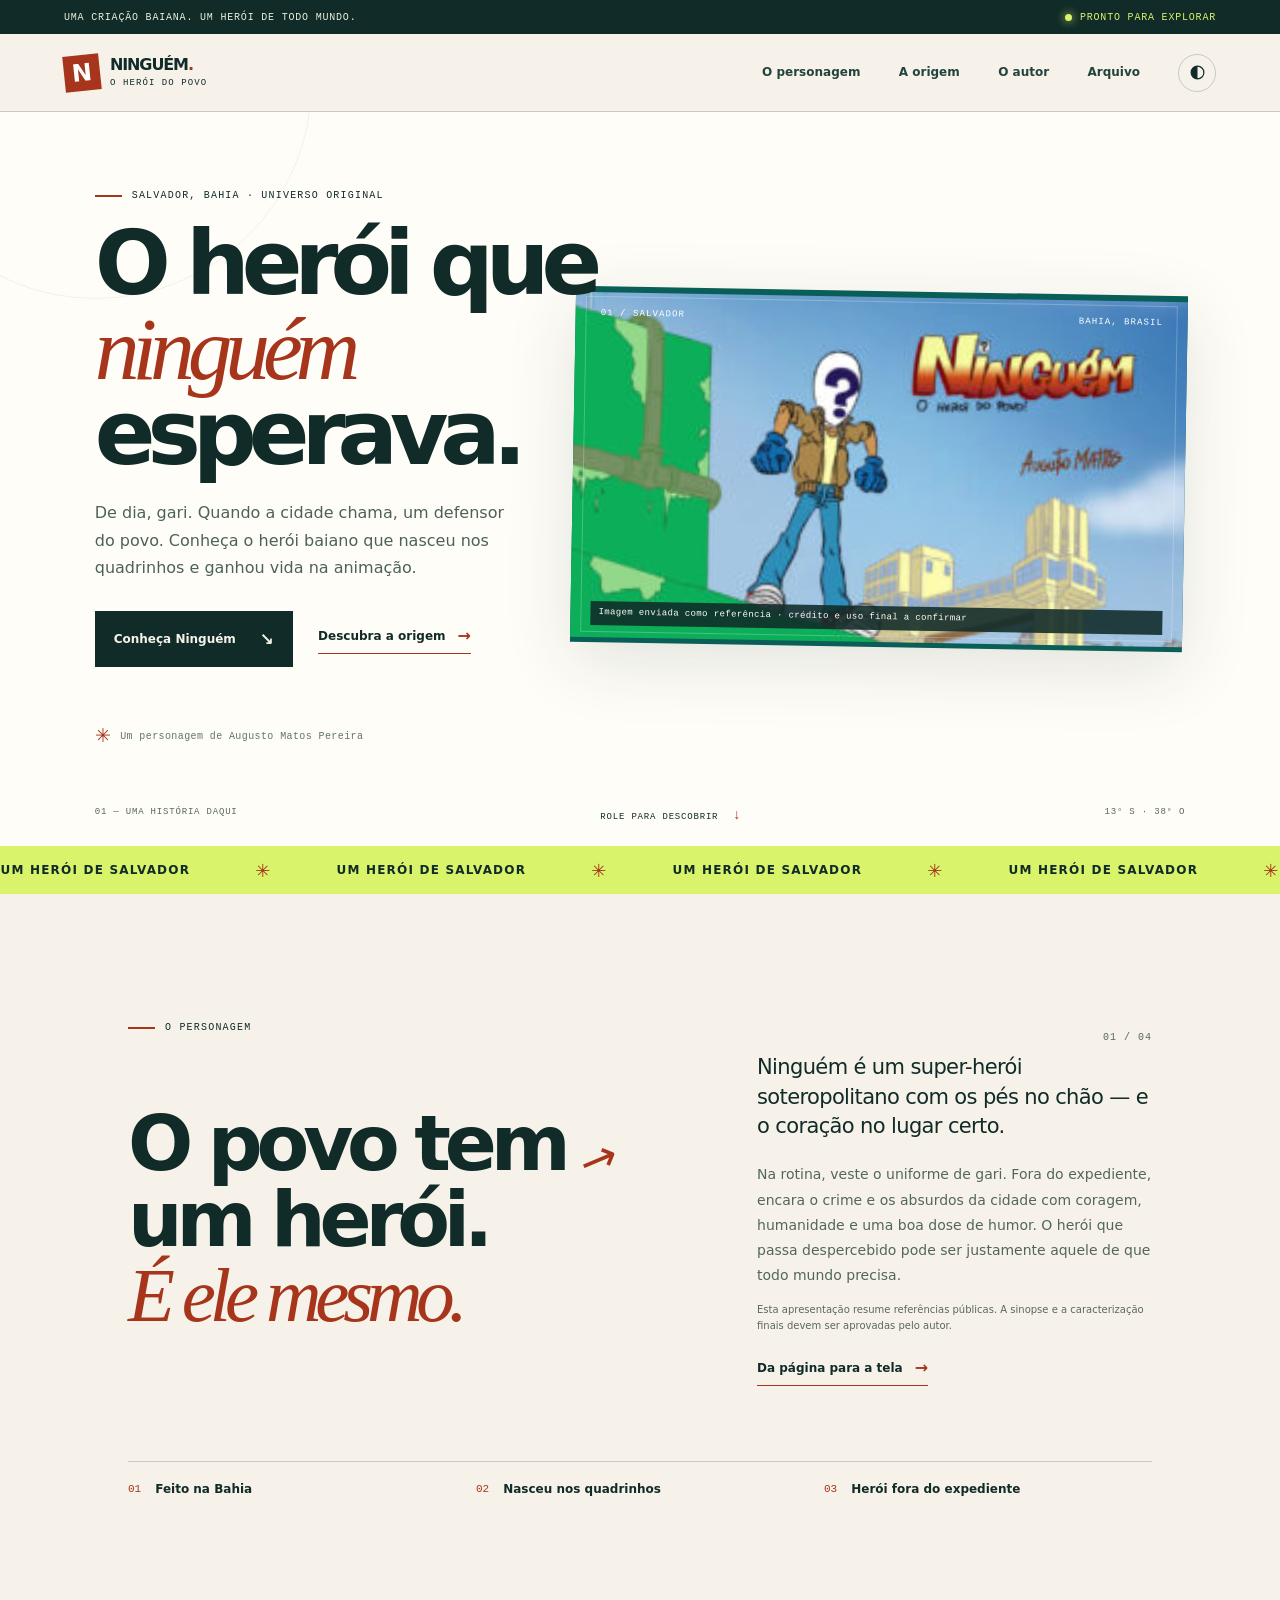
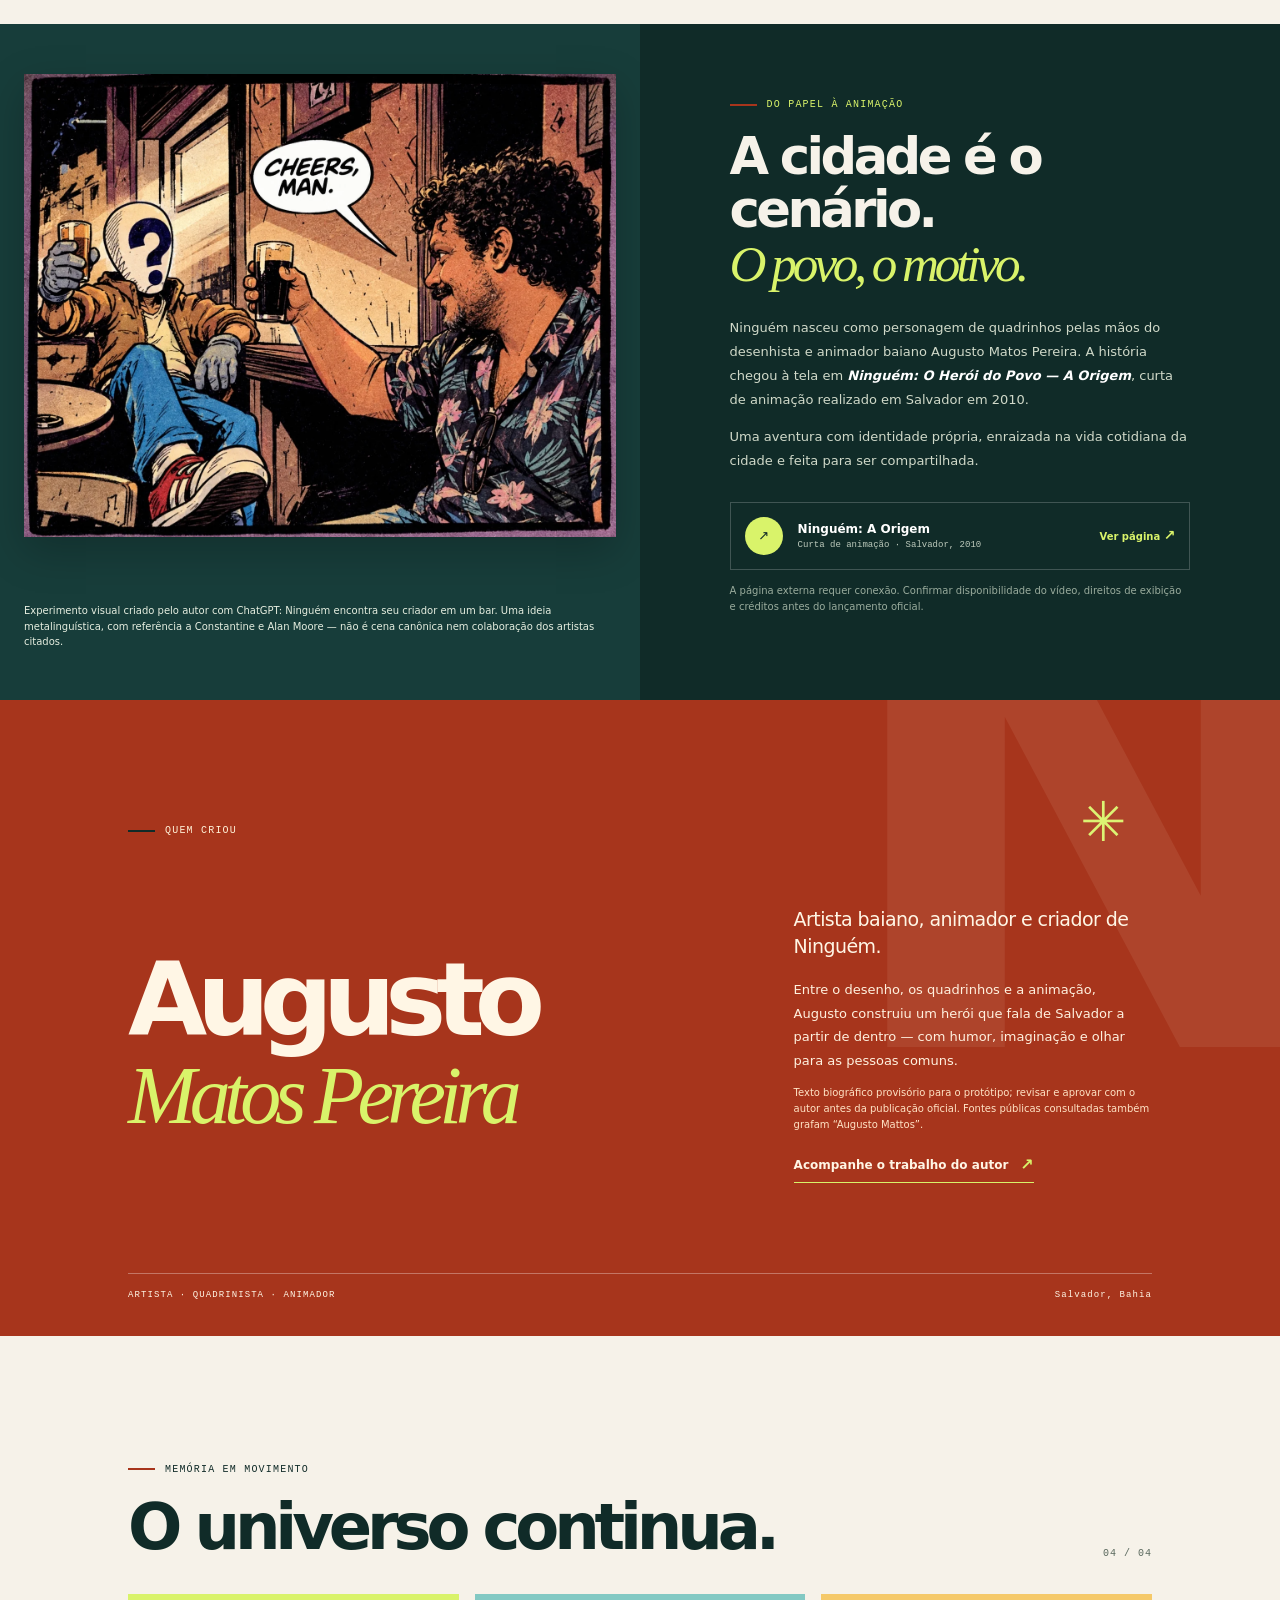
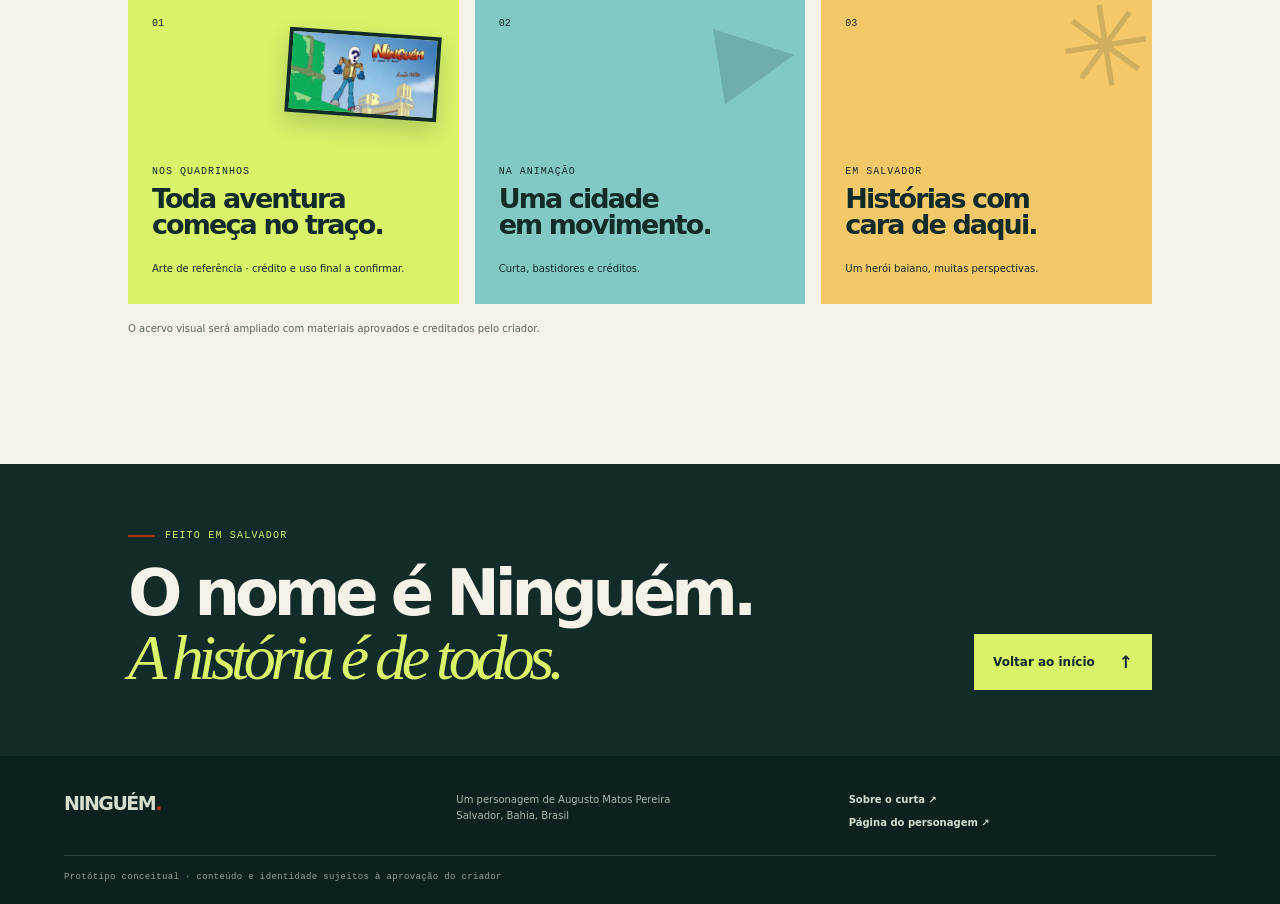
==== index.html @ 355e62a9 "feat: add offline-ready Ninguém prototype" ====
<!doctype html>
<html lang="pt-BR">
<head>
  <meta charset="utf-8">
  <meta name="viewport" content="width=device-width, initial-scale=1">
  <meta name="theme-color" content="#102b28">
  <meta name="description" content="Conheça Ninguém, o herói popular de Salvador criado por Augusto Matos Pereira.">
  <meta property="og:type" content="website">
  <meta property="og:title" content="Ninguém — o herói do povo">
  <meta property="og:description" content="Um herói baiano, uma cidade inteira de histórias.">
  <meta property="og:image" content="assets/ninguem-referencia.jpg">
  <title>Ninguém — o herói do povo | Salvador, Bahia</title>
  <link rel="icon" href="assets/icon.svg" type="image/svg+xml">
  <link rel="manifest" href="manifest.webmanifest">
  <link rel="stylesheet" href="styles.css">
  <script src="app.js" defer></script>
</head>
<body>
  <a class="skip-link" href="#conteudo">Pular para o conteúdo</a>
  <div class="utility-bar">
    <p>Uma criação baiana. Um herói de todo mundo.</p>
    <span class="connection-status" id="connection-status" role="status" aria-live="polite"><span class="status-dot" aria-hidden="true"></span><span id="connection-label">Pronto para explorar</span></span>
  </div>

  <header class="site-header">
    <a class="brand" href="#inicio" aria-label="Ninguém — início">
      <span class="brand-mark" aria-hidden="true">N</span>
      <span class="brand-name">NINGUÉM<span class="brand-period">.</span><small>O HERÓI DO POVO</small></span>
    </a>
    <button class="menu-toggle" id="menu-toggle" type="button" aria-expanded="false" aria-controls="primary-nav" aria-label="Abrir menu"><span></span><span></span></button>
    <nav class="primary-nav" id="primary-nav" aria-label="Navegação principal">
      <a href="#personagem">O personagem</a>
      <a href="#origem">A origem</a>
      <a href="#autor">O autor</a>
      <a href="#arquivo">Arquivo</a>
    </nav>
    <div class="header-actions">
      <button class="icon-button" id="contrast-toggle" type="button" aria-pressed="false" aria-label="Ativar alto contraste" title="Alto contraste"><svg viewBox="0 0 24 24" aria-hidden="true"><circle cx="12" cy="12" r="9"></circle><path d="M12 3a9 9 0 0 0 0 18z"></path></svg></button>
      <button class="install-button" id="install-button" type="button" hidden>Instalar site <span aria-hidden="true">↓</span></button>
    </div>
  </header>

  <main id="conteudo">
    <section class="hero" id="inicio" aria-labelledby="hero-title">
      <div class="hero-copy">
        <p class="eyebrow"><span class="eyebrow-line"></span> Salvador, Bahia · Universo original</p>
        <h1 id="hero-title">O herói que<br><em>ninguém</em> esperava.</h1>
        <p class="hero-lede">De dia, gari. Quando a cidade chama, um defensor do povo. Conheça o herói baiano que nasceu nos quadrinhos e ganhou vida na animação.</p>
        <div class="hero-actions">
          <a class="button button-primary" href="#personagem">Conheça Ninguém <span aria-hidden="true">↘</span></a>
          <a class="text-link" href="#origem">Descubra a origem <span aria-hidden="true">→</span></a>
        </div>
        <div class="hero-note"><span class="note-star" aria-hidden="true">✳</span><span>Um personagem de Augusto Matos Pereira</span></div>
      </div>
      <div class="hero-art" aria-label="Imagem de referência do personagem enviada para este protótipo; créditos e autorização final a confirmar">
        <div class="art-caption"><span>01 / SALVADOR</span><span>BAHIA, BRASIL</span></div>
        <img src="assets/ninguem-referencia.jpg" alt="Arte de referência de Ninguém: personagem de máscara com ponto de interrogação, em cenário ilustrado de Salvador, com o logotipo do herói">
        <p class="art-disclaimer">Imagem enviada como referência · crédito e uso final a confirmar</p>
      </div>
      <div class="hero-bottom"><span>01 — UMA HISTÓRIA DAQUI</span><a href="#personagem" aria-label="Rolar para conhecer o personagem">ROLE PARA DESCOBRIR <span aria-hidden="true">↓</span></a><span>13° S · 38° O</span></div>
    </section>

    <div class="marquee" aria-label="Um herói de Salvador, para todo mundo"><div class="marquee-track" aria-hidden="true"><span>Um herói de Salvador</span><b>✳</b><span>Um herói de Salvador</span><b>✳</b><span>Um herói de Salvador</span><b>✳</b><span>Um herói de Salvador</span><b>✳</b></div></div>

    <section class="section character-section" id="personagem" aria-labelledby="character-title">
      <div class="section-heading">
        <p class="eyebrow"><span class="eyebrow-line"></span> O personagem</p>
        <span class="section-index">01 / 04</span>
      </div>
      <div class="character-grid">
        <div class="character-title-block"><h2 id="character-title">O povo tem<br>um herói.<br><em>É ele mesmo.</em></h2><span class="scribble" aria-hidden="true">↗</span></div>
        <div class="character-copy"><p class="intro-copy">Ninguém é um super-herói soteropolitano com os pés no chão — e o coração no lugar certo.</p><p>Na rotina, veste o uniforme de gari. Fora do expediente, encara o crime e os absurdos da cidade com coragem, humanidade e uma boa dose de humor. O herói que passa despercebido pode ser justamente aquele de que todo mundo precisa.</p><p class="small-note">Esta apresentação resume referências públicas. A sinopse e a caracterização finais devem ser aprovadas pelo autor.</p><a class="text-link dark-link" href="#origem">Da página para a tela <span aria-hidden="true">→</span></a></div>
      </div>
      <div class="character-facts" aria-label="Ficha rápida do personagem">
        <div><span class="fact-number">01</span><span class="fact-label">Feito na Bahia</span></div><div><span class="fact-number">02</span><span class="fact-label">Nasceu nos quadrinhos</span></div><div><span class="fact-number">03</span><span class="fact-label">Herói fora do expediente</span></div>
      </div>
    </section>

    <section class="origin-section" id="origem" aria-labelledby="origin-title">
      <div class="origin-art"><img src="assets/quadro-referencia.webp" alt="Conceito visual criado pelo autor com ChatGPT: Ninguém, de máscara, conversa com seu criador em um bar"><p class="origin-art-caption">Experimento visual criado pelo autor com ChatGPT: Ninguém encontra seu criador em um bar. Uma ideia metalinguística, com referência a Constantine e Alan Moore — não é cena canônica nem colaboração dos artistas citados.</p></div>
      <div class="origin-copy"><p class="eyebrow"><span class="eyebrow-line"></span> Do papel à animação</p><h2 id="origin-title">A cidade é o cenário.<br><em>O povo, o motivo.</em></h2><p>Ninguém nasceu como personagem de quadrinhos pelas mãos do desenhista e animador baiano Augusto Matos Pereira. A história chegou à tela em <strong><em>Ninguém: O Herói do Povo — A Origem</em></strong>, curta de animação realizado em Salvador em 2010.</p><p>Uma aventura com identidade própria, enraizada na vida cotidiana da cidade e feita para ser compartilhada.</p><div class="film-card"><span class="film-icon" aria-hidden="true">↗</span><div><strong>Ninguém: A Origem</strong><span>Curta de animação · Salvador, 2010</span></div><a href="https://miraeba.com.br/2023/02/01/ninguem-o-heroi-do-povo-a-origem/" target="_blank" rel="noopener noreferrer" aria-label="Abrir a página pública sobre Ninguém: A Origem no site Mirá; requer conexão">Ver página <span aria-hidden="true">↗</span></a></div><p class="small-note">A página externa requer conexão. Confirmar disponibilidade do vídeo, direitos de exibição e créditos antes do lançamento oficial.</p></div>
    </section>

    <section class="author-section" id="autor" aria-labelledby="author-title">
      <div class="author-label"><p class="eyebrow"><span class="eyebrow-line"></span> Quem criou</p><span class="author-asterisk" aria-hidden="true">✳</span></div>
      <div class="author-content"><h2 id="author-title">Augusto<br><em>Matos Pereira</em></h2><div class="author-bio"><p class="intro-copy">Artista baiano, animador e criador de Ninguém.</p><p>Entre o desenho, os quadrinhos e a animação, Augusto construiu um herói que fala de Salvador a partir de dentro — com humor, imaginação e olhar para as pessoas comuns.</p><p class="small-note">Texto biográfico provisório para o protótipo; revisar e aprovar com o autor antes da publicação oficial. Fontes públicas consultadas também grafam “Augusto Mattos”.</p><a class="text-link" href="https://www.instagram.com/augustomattos_animator/" target="_blank" rel="noopener noreferrer">Acompanhe o trabalho do autor <span aria-hidden="true">↗</span></a></div></div>
      <div class="author-bottom"><span>ARTISTA · QUADRINISTA · ANIMADOR</span><span>Salvador, Bahia</span></div>
    </section>

    <section class="archive-section" id="arquivo" aria-labelledby="archive-title">
      <div class="section-heading"><div><p class="eyebrow"><span class="eyebrow-line"></span> Memória em movimento</p><h2 id="archive-title">O universo continua.</h2></div><span class="section-index">04 / 04</span></div>
      <div class="archive-grid">
        <article class="archive-card archive-card-comic"><span class="archive-number">01</span><img class="archive-thumb" src="assets/ninguem-referencia.jpg" alt="Imagem de referência do personagem e do logotipo Ninguém enviada para este protótipo"><div><p>Nos quadrinhos</p><h3>Toda aventura<br>começa no traço.</h3><span class="archive-caption">Arte de referência · crédito e uso final a confirmar.</span></div></article>
        <article class="archive-card archive-card-film"><span class="archive-number">02</span><span class="archive-art-mark" aria-hidden="true">▶</span><div><p>Na animação</p><h3>Uma cidade<br>em movimento.</h3><span class="archive-caption">Curta, bastidores e créditos.</span></div></article>
        <article class="archive-card archive-card-city"><span class="archive-number">03</span><span class="archive-art-mark" aria-hidden="true">✳</span><div><p>Em Salvador</p><h3>Histórias com<br>cara de daqui.</h3><span class="archive-caption">Um herói baiano, muitas perspectivas.</span></div></article>
      </div>
      <p class="archive-note">O acervo visual será ampliado com materiais aprovados e creditados pelo criador.</p>
    </section>

    <section class="closing-band"><div><p class="eyebrow"><span class="eyebrow-line"></span> Feito em Salvador</p><h2>O nome é Ninguém.<br><em>A história é de todos.</em></h2></div><a class="button button-light" href="#inicio">Voltar ao início <span aria-hidden="true">↑</span></a></section>
  </main>

  <footer class="site-footer"><a class="footer-brand" href="#inicio">NINGUÉM<span>.</span></a><p>Um personagem de Augusto Matos Pereira<br>Salvador, Bahia, Brasil</p><div class="footer-links"><a href="https://miraeba.com.br/2023/02/01/ninguem-o-heroi-do-povo-a-origem/" target="_blank" rel="noopener noreferrer">Sobre o curta <span aria-hidden="true">↗</span></a><a href="https://www.facebook.com/ninguemheroibaiano/" target="_blank" rel="noopener noreferrer">Página do personagem <span aria-hidden="true">↗</span></a></div><small>Protótipo conceitual · conteúdo e identidade sujeitos à aprovação do criador</small></footer>
  <noscript><p class="noscript-note">A navegação e o conteúdo principal estão disponíveis. Para instalar e usar o site offline, habilite JavaScript no navegador.</p></noscript>
</body>
</html>
---- styles.css ----
:root{--ink:#102b28;--ink-2:#23433e;--paper:#f6f2e9;--paper-2:#fffdf7;--lime:#d9f36a;--orange:#a7351c;--sun:#f2bd54;--blue:#6bbdc0;--line:rgba(16,43,40,.2);--font-body:system-ui,-apple-system,"Segoe UI",sans-serif;--font-display:system-ui,-apple-system,"Segoe UI",sans-serif;--font-mono:ui-monospace,"SFMono-Regular",Consolas,monospace;--shadow:0 18px 70px rgba(16,43,40,.12);scroll-behavior:smooth;scroll-padding-top:90px;color-scheme:light}
*{box-sizing:border-box}html{background:var(--paper)}body{margin:0;background:var(--paper);color:var(--ink);font-family:var(--font-body);font-size:16px;line-height:1.55;-webkit-font-smoothing:antialiased}a{color:inherit;text-decoration:none}button{font:inherit}a:focus-visible,button:focus-visible{outline:3px solid var(--orange);outline-offset:4px}.skip-link{position:absolute;left:16px;top:-60px;z-index:20;background:var(--lime);color:var(--ink);padding:12px 18px;font-weight:700}.skip-link:focus{top:12px}.utility-bar{min-height:34px;padding:6px clamp(20px,5vw,76px);background:var(--ink);color:#e9f0da;display:flex;align-items:center;justify-content:space-between;font:10px var(--font-mono);letter-spacing:.08em;text-transform:uppercase}.utility-bar p{margin:0}.connection-status{display:inline-flex;align-items:center;gap:8px;color:#d9f36a}.status-dot{width:7px;height:7px;border-radius:50%;background:currentColor;box-shadow:0 0 10px currentColor}.site-header{height:78px;padding:0 clamp(20px,5vw,76px);display:flex;align-items:center;gap:38px;border-bottom:1px solid var(--line);background:var(--paper);position:sticky;top:0;z-index:10}.brand{display:flex;align-items:center;gap:10px;min-width:max-content}.brand-mark{width:36px;height:36px;display:grid;place-items:center;background:var(--orange);color:#fff;font:700 24px var(--font-display);transform:rotate(-6deg)}.brand-name{font:700 16px var(--font-display);letter-spacing:-.07em;line-height:1}.brand-period,.footer-brand span{color:var(--orange)}.brand-name small{display:block;margin-top:5px;font:9px var(--font-mono);letter-spacing:.12em}.primary-nav{display:flex;align-items:center;gap:clamp(18px,3vw,42px);margin-left:auto}.primary-nav a,.text-link,.footer-links a{font-size:12px;font-weight:700}.primary-nav a{color:var(--ink-2);transition:color .2s}.primary-nav a:hover,.footer-links a:hover{color:var(--orange)}.header-actions{display:flex;align-items:center;gap:14px}.icon-button{width:38px;height:38px;border:1px solid var(--line);border-radius:50%;background:transparent;color:var(--ink);display:grid;place-items:center;cursor:pointer}.icon-button svg{width:17px;height:17px;fill:none;stroke:currentColor;stroke-width:1.7}.icon-button svg path{fill:currentColor;stroke:none}.install-button{border:0;background:var(--ink);color:var(--paper);padding:11px 15px;border-radius:3px;font-size:11px;font-weight:700;cursor:pointer}.install-button[hidden]{display:none}.menu-toggle{display:none}
.hero{position:relative;min-height:min(700px,calc(100svh - 110px));display:grid;grid-template-columns:.92fr 1.08fr;align-items:center;padding:58px clamp(24px,7.4vw,114px) 78px;overflow:hidden;background:var(--paper-2)}.hero:before{content:'';position:absolute;width:430px;height:430px;border:1px solid rgba(16,43,40,.06);border-radius:50%;top:-245px;left:-120px}.hero-copy{position:relative;z-index:2;padding:20px 0}.eyebrow{display:flex;align-items:center;gap:10px;margin:0 0 20px;font:10px var(--font-mono);letter-spacing:.12em;text-transform:uppercase}.eyebrow-line{display:block;width:27px;height:2px;background:var(--orange)}h1,h2,h3,p{margin-top:0}.hero h1{max-width:590px;margin:0 0 23px;font:600 clamp(50px,7vw,94px)/.95 var(--font-display);letter-spacing:-.09em}.hero h1 em,.character-title-block h2 em,.origin-copy h2 em,.author-content h2 em,.closing-band h2 em{font-family:Georgia,serif;font-weight:400;letter-spacing:-.08em}.hero h1 em{color:var(--orange)}.hero-lede{max-width:420px;margin:0;color:#4c6258;font-size:16px;line-height:1.7}.hero-actions{display:flex;align-items:center;gap:25px;margin-top:30px}.button{display:inline-flex;align-items:center;gap:24px;padding:15px 19px;font-size:12px;font-weight:700;transition:transform .2s,background .2s}.button:hover{transform:translateY(-2px)}.button-primary{background:var(--ink);color:var(--paper)}.button-primary:hover{background:var(--orange)}.button-primary span,.button-light span{font-size:17px}.text-link{display:inline-flex;align-items:center;gap:12px;border-bottom:1px solid var(--orange);padding-bottom:4px}.text-link span{font-size:16px;color:var(--orange)}.hero-note{display:flex;align-items:center;gap:9px;margin-top:57px;color:#61746a;font:10px var(--font-mono);letter-spacing:.04em}.note-star{font-size:19px;color:var(--orange)}.hero-art{position:relative;min-height:465px;margin-left:-4%;background:var(--ink);box-shadow:var(--shadow);transform:rotate(1deg);isolation:isolate}.hero-art:before{content:'';position:absolute;inset:10px;border:1px solid rgba(255,255,255,.24);z-index:1;pointer-events:none}.hero-art img{width:100%;height:100%;min-height:465px;display:block;object-fit:cover}.art-caption{position:absolute;top:22px;left:25px;right:25px;z-index:2;display:flex;justify-content:space-between;color:#fff;font:9px var(--font-mono);letter-spacing:.12em}.art-stamp{position:absolute;z-index:2;right:30px;bottom:34px;width:115px;height:115px;border:2px solid var(--lime);border-radius:50%;color:var(--lime);display:flex;flex-direction:column;align-items:center;justify-content:center;text-align:center;transform:rotate(8deg);font:9px var(--font-mono);letter-spacing:.12em}.art-stamp b{font:19px var(--font-body)}.art-stamp small{font-size:7px;line-height:1.3}.art-disclaimer{position:absolute;z-index:2;bottom:17px;left:25px;margin:0;color:#eef0de;font:8px var(--font-mono);letter-spacing:.04em}.hero-bottom{position:absolute;bottom:23px;left:clamp(24px,7.4vw,114px);right:clamp(24px,7.4vw,114px);display:flex;justify-content:space-between;color:#66776e;font:9px var(--font-mono);letter-spacing:.09em}.hero-bottom a{color:var(--ink);font-weight:500}.hero-bottom a span{color:var(--orange);font-size:14px;margin-left:8px}.marquee{overflow:hidden;background:var(--lime);height:48px;display:flex;align-items:center}.marquee-track{display:flex;align-items:center;justify-content:space-around;gap:clamp(24px,5vw,76px);min-width:100%;white-space:nowrap;font:700 12px var(--font-display);text-transform:uppercase;letter-spacing:.1em}.marquee-track b{color:var(--orange);font-size:18px}
.section{padding:clamp(70px,10vw,130px) clamp(24px,10vw,154px)}.section-heading{display:flex;align-items:center;justify-content:space-between}.section-index{font:10px var(--font-mono);letter-spacing:.1em;color:#829087}.character-grid{display:grid;grid-template-columns:1fr .75fr;gap:8vw;align-items:center}.character-title-block{position:relative}.character-title-block h2{margin:0;font:600 clamp(46px,6vw,80px)/.98 var(--font-display);letter-spacing:-.08em}.character-title-block h2 em{color:var(--orange)}.scribble{position:absolute;right:7%;top:8%;font-size:45px;color:var(--orange);transform:rotate(22deg)}.character-copy{max-width:470px}.intro-copy{font:500 21px/1.4 var(--font-display);letter-spacing:-.03em}.character-copy>p:not(.intro-copy){font-size:14px;line-height:1.8;color:#53665c}.small-note{font-size:10px!important;line-height:1.6!important;color:#748278!important}.dark-link{margin-top:12px}.character-facts{border-top:1px solid var(--line);margin-top:75px;padding-top:20px;display:grid;grid-template-columns:repeat(3,1fr);gap:20px}.character-facts>div{display:flex;align-items:center;gap:14px}.fact-number{color:var(--orange);font:11px var(--font-mono)}.fact-label{font:600 12px var(--font-display)}
.origin-section{display:grid;grid-template-columns:1fr 1fr;min-height:590px;background:var(--ink);color:var(--paper)}.origin-art{min-height:100%;position:relative;overflow:hidden;background:#173d3a}.origin-art img{width:100%;height:100%;min-height:590px;object-fit:cover}.origin-copy{align-self:center;padding:75px clamp(28px,7vw,100px)}.origin-copy .eyebrow{color:var(--lime)}.origin-copy h2{margin:0 0 26px;font:600 clamp(35px,4vw,55px)/1.04 var(--font-display);letter-spacing:-.07em}.origin-copy h2 em{color:var(--lime)}.origin-copy>p:not(.eyebrow):not(.small-note){font-size:13px;line-height:1.85;color:#d0d9c9}.origin-copy strong{color:#fff}.film-card{display:grid;grid-template-columns:40px 1fr auto;align-items:center;gap:13px;margin-top:29px;padding:14px;border:1px solid rgba(255,255,255,.2)}.film-icon{width:38px;height:38px;border-radius:50%;display:grid;place-items:center;background:var(--lime);color:var(--ink);font-size:13px}.film-card div strong,.film-card div span{display:block}.film-card div strong{font:600 12px var(--font-display)}.film-card div span{margin-top:4px;font:9px var(--font-mono);color:#bdcabc}.film-card>a{font-size:10px;font-weight:700;color:var(--lime);white-space:nowrap}.film-card>a span{font-size:14px}.origin-copy .small-note{margin-top:13px;color:#9aac9d!important}
.author-section{position:relative;padding:clamp(75px,10vw,125px) clamp(24px,10vw,154px) 36px;background:var(--orange);color:#fff6e5;overflow:hidden}.author-section:after{content:'N';position:absolute;right:-.04em;top:-.32em;font:700 min(55vw,660px)/1 var(--font-display);letter-spacing:-.11em;color:rgba(255,242,208,.08);pointer-events:none}.author-label{display:flex;justify-content:space-between;align-items:flex-start}.author-label .eyebrow{color:#fff0d7}.author-label .eyebrow-line{background:var(--ink)}.author-asterisk{position:absolute;top:80px;right:12%;font-size:55px;color:var(--lime)}.author-content{position:relative;z-index:1;display:grid;grid-template-columns:1.05fr .7fr;gap:10vw;align-items:center;padding:50px 0 90px}.author-content h2{margin:0;font:600 clamp(58px,8vw,106px)/.86 var(--font-display);letter-spacing:-.1em}.author-content h2 em{color:var(--lime);font-size:.8em}.author-bio{max-width:420px}.author-bio .intro-copy{font-size:19px}.author-bio>p:not(.intro-copy){font-size:13px;line-height:1.8;color:#fff1df}.author-bio .small-note{color:#ffe3c5!important}.author-bio .text-link{margin-top:10px;border-color:var(--lime)}.author-bio .text-link span{color:var(--lime)}.author-bottom{position:relative;z-index:1;border-top:1px solid rgba(255,255,255,.32);padding-top:16px;display:flex;justify-content:space-between;font:9px var(--font-mono);letter-spacing:.12em}
.archive-section{padding:clamp(75px,10vw,130px) clamp(24px,10vw,154px)}.archive-section .section-heading{align-items:end;margin-bottom:35px}.archive-section h2{margin:0;font:600 clamp(37px,5vw,64px)/1 var(--font-display);letter-spacing:-.08em}.archive-grid{display:grid;grid-template-columns:repeat(3,1fr);gap:16px}.archive-card{min-height:310px;position:relative;overflow:hidden;padding:24px;display:flex;flex-direction:column;justify-content:space-between;color:var(--ink)}.archive-card-comic{background:var(--lime)}.archive-card-film{background:#83c9c3}.archive-card-city{background:#f5c969}.archive-number{position:relative;z-index:1;font:10px var(--font-mono)}.archive-art-mark{position:absolute;right:14px;top:4px;font:700 118px/.9 var(--font-display);letter-spacing:-.13em;opacity:.16;transform:rotate(-9deg)}.archive-card-film .archive-art-mark{font-size:100px;right:24px;top:15px}.archive-card-city .archive-art-mark{font-size:112px}.archive-card div{position:relative;z-index:1}.archive-card div>p{margin:0 0 9px;font:10px var(--font-mono);text-transform:uppercase;letter-spacing:.1em}.archive-card h3{margin:0 0 16px;font:600 27px/.98 var(--font-display);letter-spacing:-.07em}.archive-caption{font-size:10px}.archive-note{margin:17px 0 0;font-size:10px;color:#7b887e}
.closing-band{display:flex;align-items:end;justify-content:space-between;gap:30px;padding:66px clamp(24px,10vw,154px);background:var(--ink);color:var(--paper)}.closing-band .eyebrow{color:var(--lime)}.closing-band h2{margin:0;font:600 clamp(35px,5vw,64px)/1 var(--font-display);letter-spacing:-.08em}.closing-band h2 em{color:var(--lime)}.button-light{background:var(--lime);color:var(--ink);white-space:nowrap}.button-light:hover{background:#fff}.site-footer{padding:36px clamp(24px,5vw,76px) 24px;display:grid;grid-template-columns:1fr 1fr 1fr;align-items:start;gap:25px;background:#0a211e;color:#d5decf}.footer-brand{font:700 19px var(--font-display);letter-spacing:-.08em}.site-footer>p{margin:0;color:#a9b7aa;font-size:10px;line-height:1.6}.footer-links{display:flex;flex-direction:column;gap:7px;align-items:flex-start}.footer-links a{font-size:10px}.site-footer>small{grid-column:1/-1;padding-top:16px;border-top:1px solid rgba(255,255,255,.15);color:#91a094;font:9px var(--font-mono);letter-spacing:.04em}.noscript-note{margin:0;padding:15px;background:var(--lime);text-align:center;font-size:12px}
body.high-contrast{--ink:#000;--ink-2:#111;--paper:#fff;--paper-2:#fff;--lime:#efff00;--orange:#c22c00;--line:rgba(0,0,0,.55);--blue:#007b79}body.high-contrast .hero-lede,body.high-contrast .character-copy>p:not(.intro-copy),body.high-contrast .archive-note{color:#111}body.high-contrast .origin-section,body.high-contrast .closing-band,body.high-contrast .site-footer{background:#000;color:#fff}body.high-contrast .origin-copy>p:not(.eyebrow):not(.small-note){color:#fff}body.high-contrast .origin-copy .small-note{color:#eee!important}body.high-contrast .site-footer>p,body.high-contrast .site-footer>small{color:#eee}
@media(max-width:900px){.site-header{gap:20px}.hero{grid-template-columns:.95fr 1.05fr;padding-left:6vw;padding-right:6vw}.hero-art,.hero-art img{min-height:390px}.hero h1{font-size:clamp(48px,8vw,72px)}.character-grid{gap:5vw}.origin-copy{padding:55px 5vw}.author-content{gap:5vw}.archive-card{min-height:270px;padding:19px}.archive-card h3{font-size:23px}}
@media(max-width:680px){.utility-bar{font-size:8px;padding:6px 16px}.utility-bar p{max-width:58%;line-height:1.3}.site-header{height:67px;padding:0 18px;gap:12px}.brand-mark{width:32px;height:32px}.brand-name{font-size:14px}.header-actions{margin-left:auto;gap:8px}.icon-button{width:34px;height:34px}.install-button{padding:9px;font-size:10px}.menu-toggle{order:3;display:flex;width:38px;height:38px;border:1px solid var(--line);background:transparent;align-items:center;justify-content:center;flex-direction:column;gap:5px}.menu-toggle span{width:16px;height:1px;background:var(--ink)}.primary-nav{position:absolute;top:66px;left:0;right:0;padding:18px 22px 22px;background:var(--paper);border-bottom:1px solid var(--line);display:none;flex-direction:column;align-items:flex-start;gap:18px}.primary-nav.is-open{display:flex}.hero{min-height:unset;display:flex;flex-direction:column;align-items:stretch;padding:48px 22px 63px}.hero-copy{padding:0}.hero h1{font-size:clamp(54px,15vw,82px)}.hero-lede{font-size:14px;max-width:400px}.hero-actions{gap:16px;flex-wrap:wrap;margin-top:24px}.button{padding:13px 14px;gap:15px}.text-link{font-size:11px}.hero-note{margin:25px 0 23px}.hero-art{margin:0;min-height:310px;transform:none}.hero-art img{min-height:310px}.art-stamp{width:88px;height:88px;right:22px;bottom:27px}.hero-bottom{left:22px;right:22px;bottom:18px;font-size:7px}.hero-bottom a{display:none}.marquee{height:40px}.marquee-track{justify-content:flex-start;gap:21px;font-size:10px}.section{padding:67px 23px}.section-heading{margin-bottom:27px}.character-grid{grid-template-columns:1fr;gap:24px}.character-title-block h2{font-size:clamp(53px,13vw,76px)}.scribble{right:9%;top:0}.character-copy .intro-copy{font-size:19px}.character-copy>p:not(.intro-copy){font-size:13px}.character-facts{margin-top:39px;gap:10px}.character-facts>div{align-items:flex-start;flex-direction:column;gap:7px}.fact-label{font-size:10px}.origin-section{grid-template-columns:1fr}.origin-art{min-height:280px;max-height:340px}.origin-art img{min-height:280px}.origin-copy{padding:42px 23px 50px}.origin-copy h2{font-size:clamp(36px,10vw,52px)}.film-card{grid-template-columns:36px 1fr auto;gap:9px;padding:10px}.film-card div span{font-size:8px}.author-section{padding:63px 23px 24px}.author-content{grid-template-columns:1fr;gap:28px;padding:34px 0 55px}.author-content h2{font-size:clamp(67px,17vw,100px)}.author-bio{max-width:500px}.author-asterisk{top:47px;right:9%;font-size:37px}.author-bottom{font-size:7px}.archive-section{padding:67px 23px}.archive-section .section-heading{align-items:end}.archive-section h2{font-size:42px}.archive-grid{grid-template-columns:1fr;gap:10px}.archive-card{min-height:225px;padding:20px}.archive-card h3{font-size:28px}.archive-art-mark{font-size:140px}.closing-band{padding:48px 23px;align-items:flex-start;flex-direction:column}.closing-band h2{font-size:42px}.site-footer{grid-template-columns:1fr 1fr;padding:30px 23px 20px;gap:20px}.site-footer>p{grid-column:2;grid-row:1}.footer-links{grid-column:1/-1;flex-direction:row;flex-wrap:wrap;gap:16px}.site-footer>small{font-size:8px}}
@media(prefers-reduced-motion:reduce){*,*::before,*::after{scroll-behavior:auto!important;animation-duration:.01ms!important;animation-iteration-count:1!important;transition-duration:.01ms!important}}

/* Protótipo com referências recebidas: preservar a imagem inteira e evitar dependência visual de fonte online. */
.hero-art{aspect-ratio:1.72/1;min-height:0;height:auto;display:grid;align-items:center;background:#0a5e58}
.hero-art img{width:100%;height:auto;min-height:0;object-fit:contain;align-self:center}
.origin-art img{object-fit:cover}
@media(max-width:900px){.hero-art{aspect-ratio:1.55/1;min-height:0}.hero-art img{min-height:0;height:auto}}
@media(max-width:680px){.hero-art{aspect-ratio:1.5/1;min-height:0}.hero-art img{min-height:0;height:auto}}
.section-index{color:#59685d}
.small-note,.archive-note{color:#59685d!important}
.hero-bottom{color:#59685d}
.archive-thumb{position:absolute;right:20px;top:38px;width:min(46%,175px);aspect-ratio:1.78;object-fit:cover;border:4px solid var(--ink);transform:rotate(4deg);box-shadow:0 10px 22px rgba(16,43,40,.2)}
.origin-art{display:grid;place-items:center;padding:24px}
.origin-art img{width:min(100%,620px);height:auto;min-height:0;object-fit:contain;box-shadow:0 14px 40px rgba(0,0,0,.22)}
@media(max-width:680px){.origin-art{min-height:0;padding:22px}.origin-art img{min-height:0;width:min(100%,480px)}.archive-thumb{right:16px;top:32px;width:min(48%,175px)}}

.origin-art-caption{width:min(100%,620px);margin:14px 0 0;color:#e6eee0;font-size:10px;line-height:1.55;text-align:left}
@media(max-width:680px){.origin-art-caption{font-size:9px}}

.art-disclaimer{left:20px;right:20px;bottom:17px;padding:6px 8px;background:rgba(16,43,40,.88);color:#fffdf7;font-size:9px;line-height:1.3}
@media(max-width:680px){.art-disclaimer{left:18px;right:18px;bottom:16px;font-size:8px}}
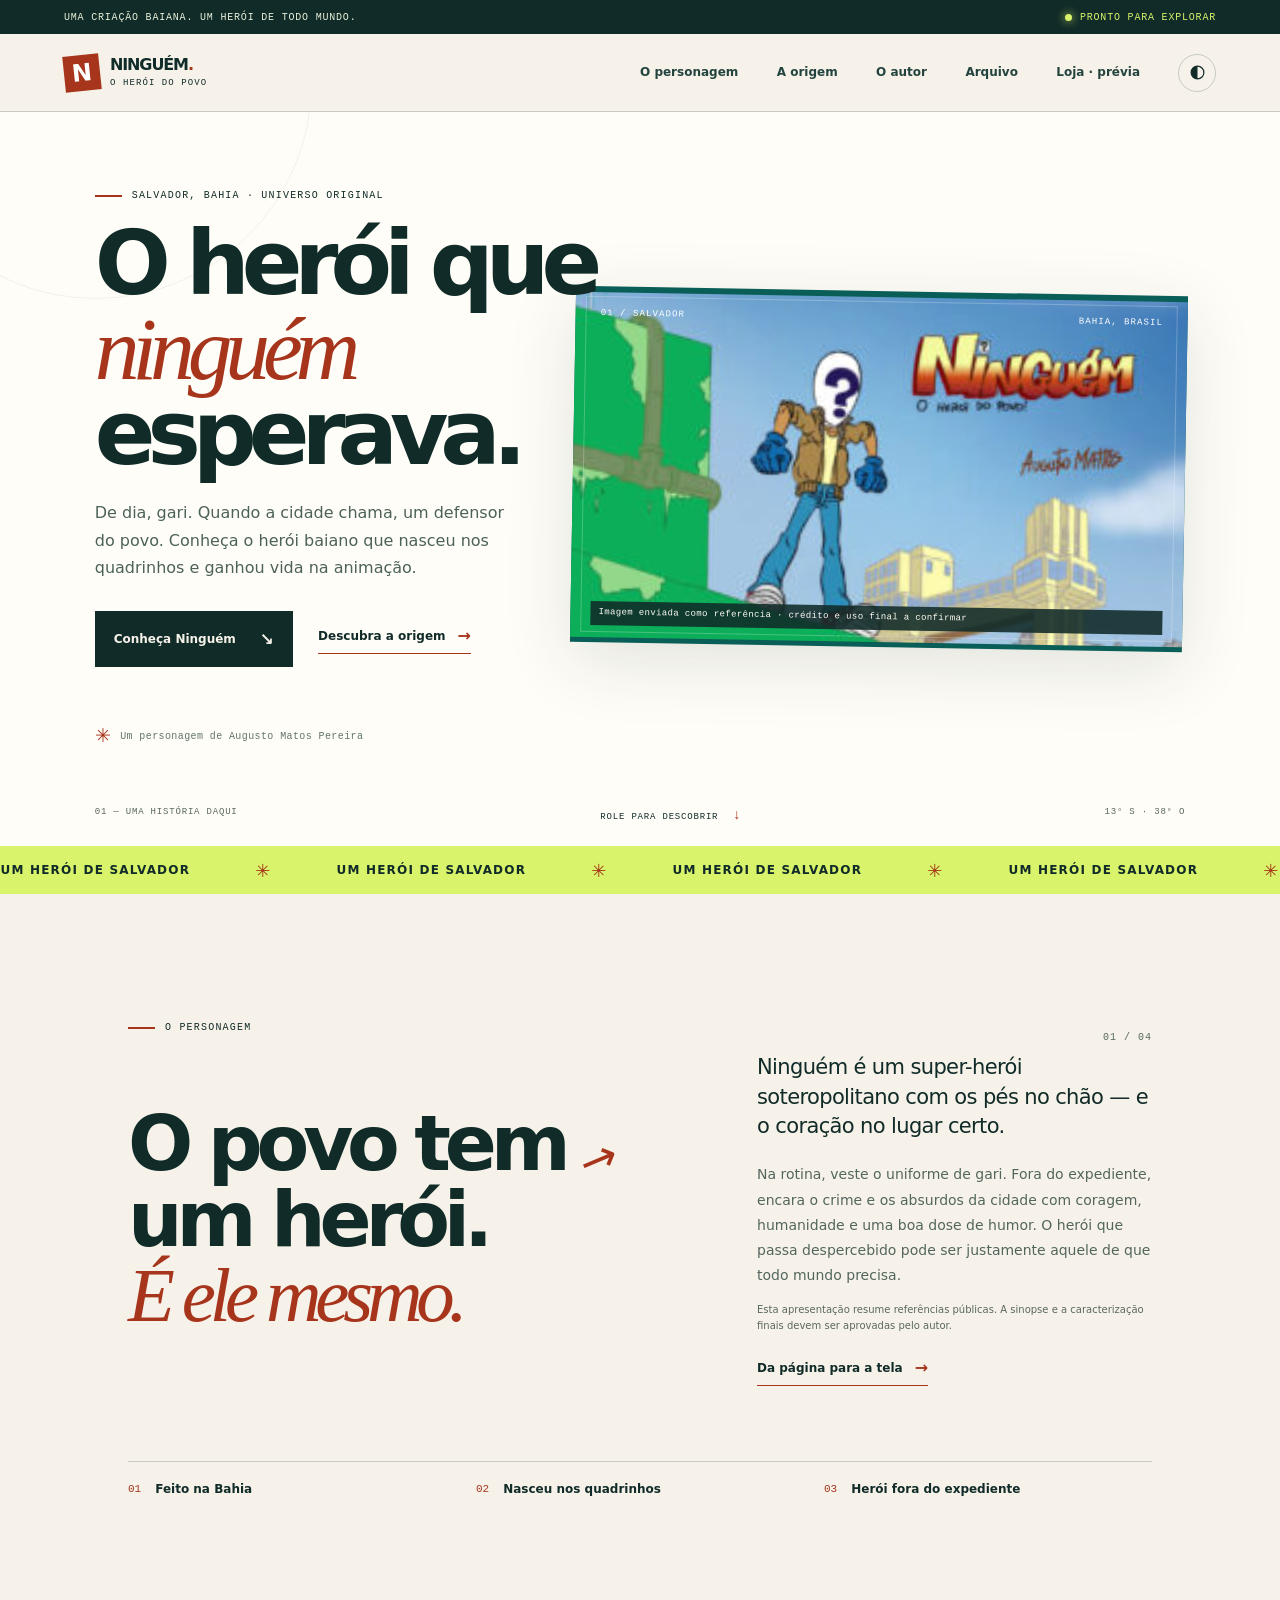
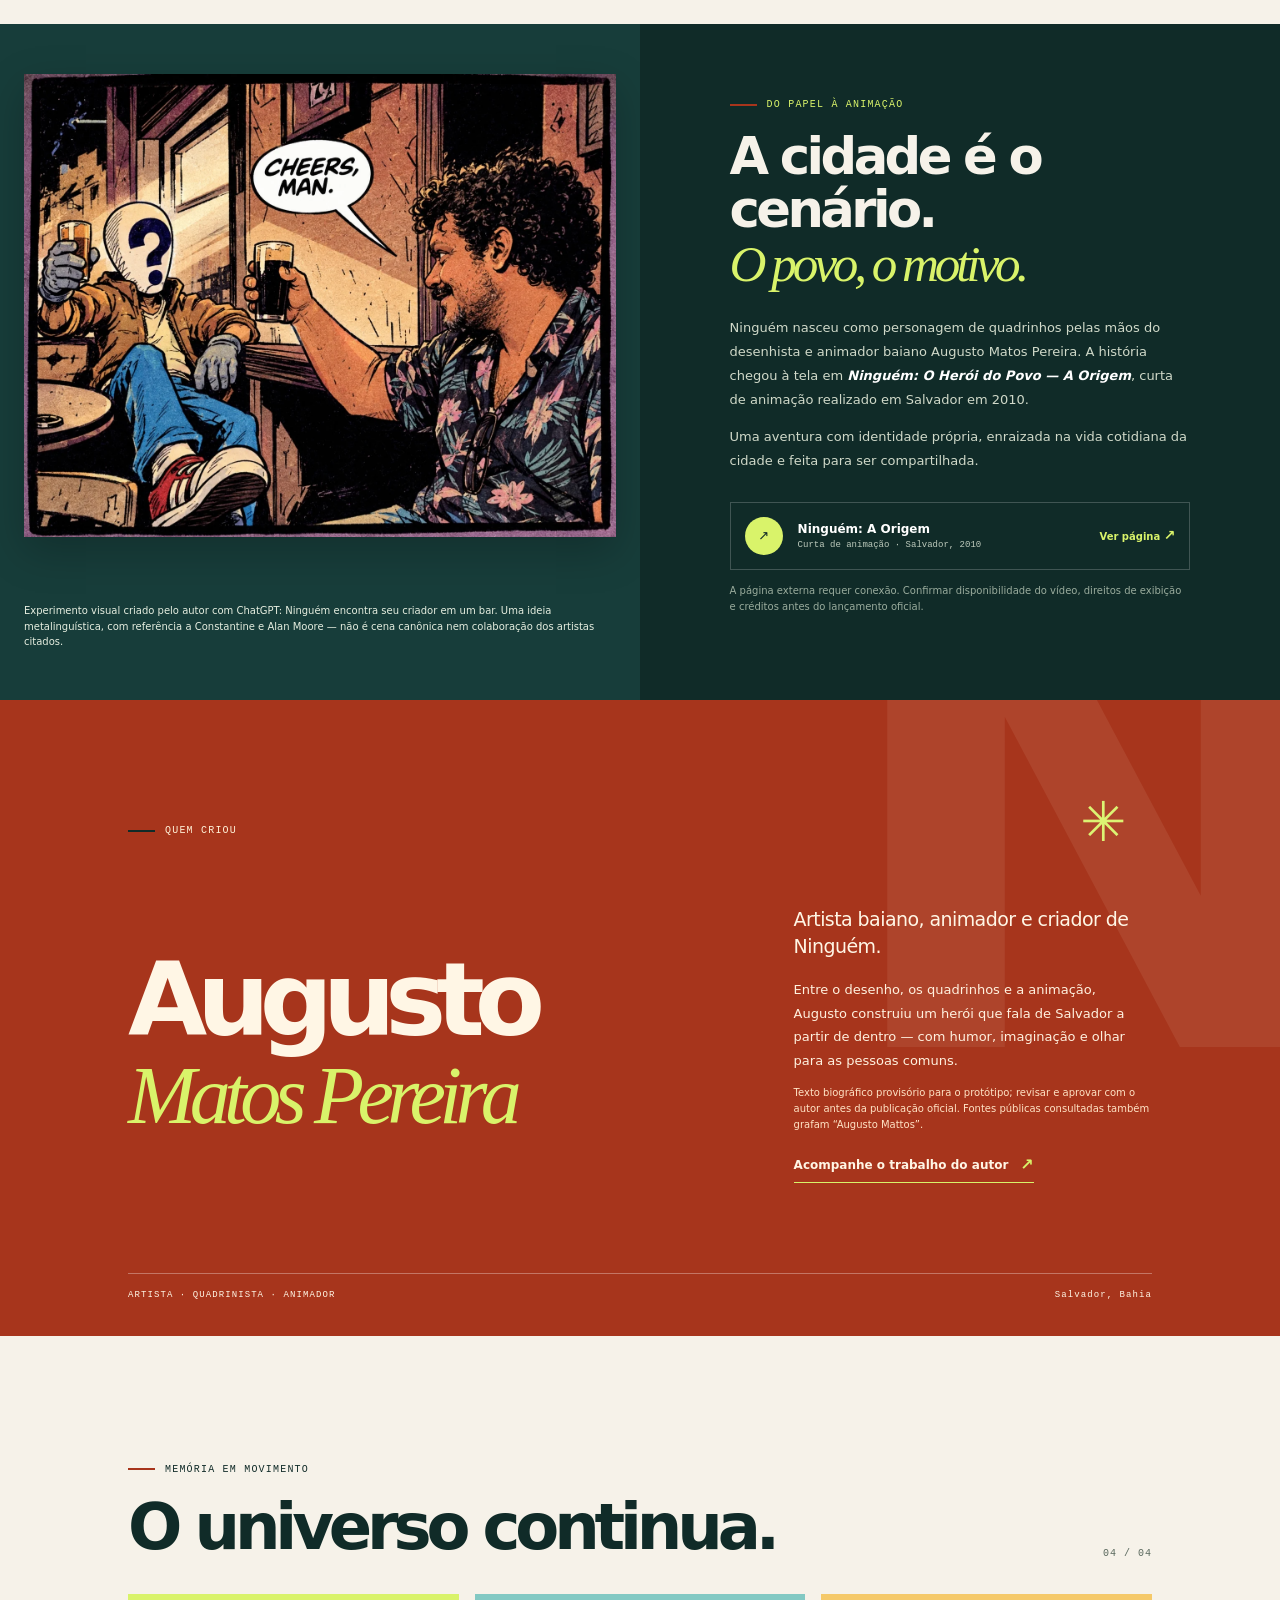
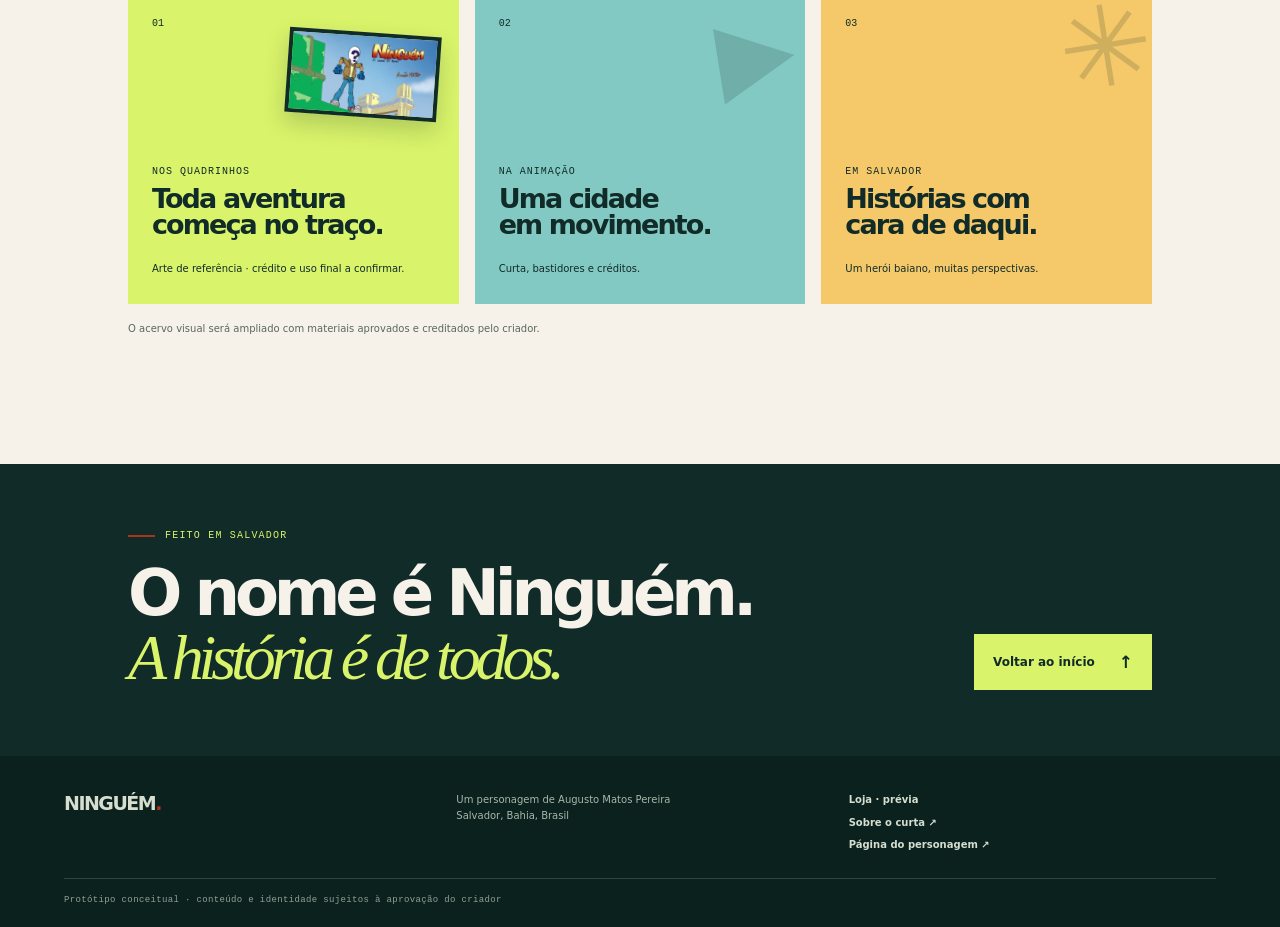
==== commit 066a9e8f: "feat: add demonstrative Ninguem shop page" ====
--- a/index.html
+++ b/index.html
@@ -33,6 +33,7 @@
       <a href="#origem">A origem</a>
       <a href="#autor">O autor</a>
       <a href="#arquivo">Arquivo</a>
+      <a href="loja.html">Loja · prévia</a>
     </nav>
     <div class="header-actions">
       <button class="icon-button" id="contrast-toggle" type="button" aria-pressed="false" aria-label="Ativar alto contraste" title="Alto contraste"><svg viewBox="0 0 24 24" aria-hidden="true"><circle cx="12" cy="12" r="9"></circle><path d="M12 3a9 9 0 0 0 0 18z"></path></svg></button>
@@ -100,7 +101,7 @@
     <section class="closing-band"><div><p class="eyebrow"><span class="eyebrow-line"></span> Feito em Salvador</p><h2>O nome é Ninguém.<br><em>A história é de todos.</em></h2></div><a class="button button-light" href="#inicio">Voltar ao início <span aria-hidden="true">↑</span></a></section>
   </main>
 
-  <footer class="site-footer"><a class="footer-brand" href="#inicio">NINGUÉM<span>.</span></a><p>Um personagem de Augusto Matos Pereira<br>Salvador, Bahia, Brasil</p><div class="footer-links"><a href="https://miraeba.com.br/2023/02/01/ninguem-o-heroi-do-povo-a-origem/" target="_blank" rel="noopener noreferrer">Sobre o curta <span aria-hidden="true">↗</span></a><a href="https://www.facebook.com/ninguemheroibaiano/" target="_blank" rel="noopener noreferrer">Página do personagem <span aria-hidden="true">↗</span></a></div><small>Protótipo conceitual · conteúdo e identidade sujeitos à aprovação do criador</small></footer>
+  <footer class="site-footer"><a class="footer-brand" href="#inicio">NINGUÉM<span>.</span></a><p>Um personagem de Augusto Matos Pereira<br>Salvador, Bahia, Brasil</p><div class="footer-links"><a href="loja.html">Loja · prévia</a><a href="https://miraeba.com.br/2023/02/01/ninguem-o-heroi-do-povo-a-origem/" target="_blank" rel="noopener noreferrer">Sobre o curta <span aria-hidden="true">↗</span></a><a href="https://www.facebook.com/ninguemheroibaiano/" target="_blank" rel="noopener noreferrer">Página do personagem <span aria-hidden="true">↗</span></a></div><small>Protótipo conceitual · conteúdo e identidade sujeitos à aprovação do criador</small></footer>
   <noscript><p class="noscript-note">A navegação e o conteúdo principal estão disponíveis. Para instalar e usar o site offline, habilite JavaScript no navegador.</p></noscript>
 </body>
 </html>
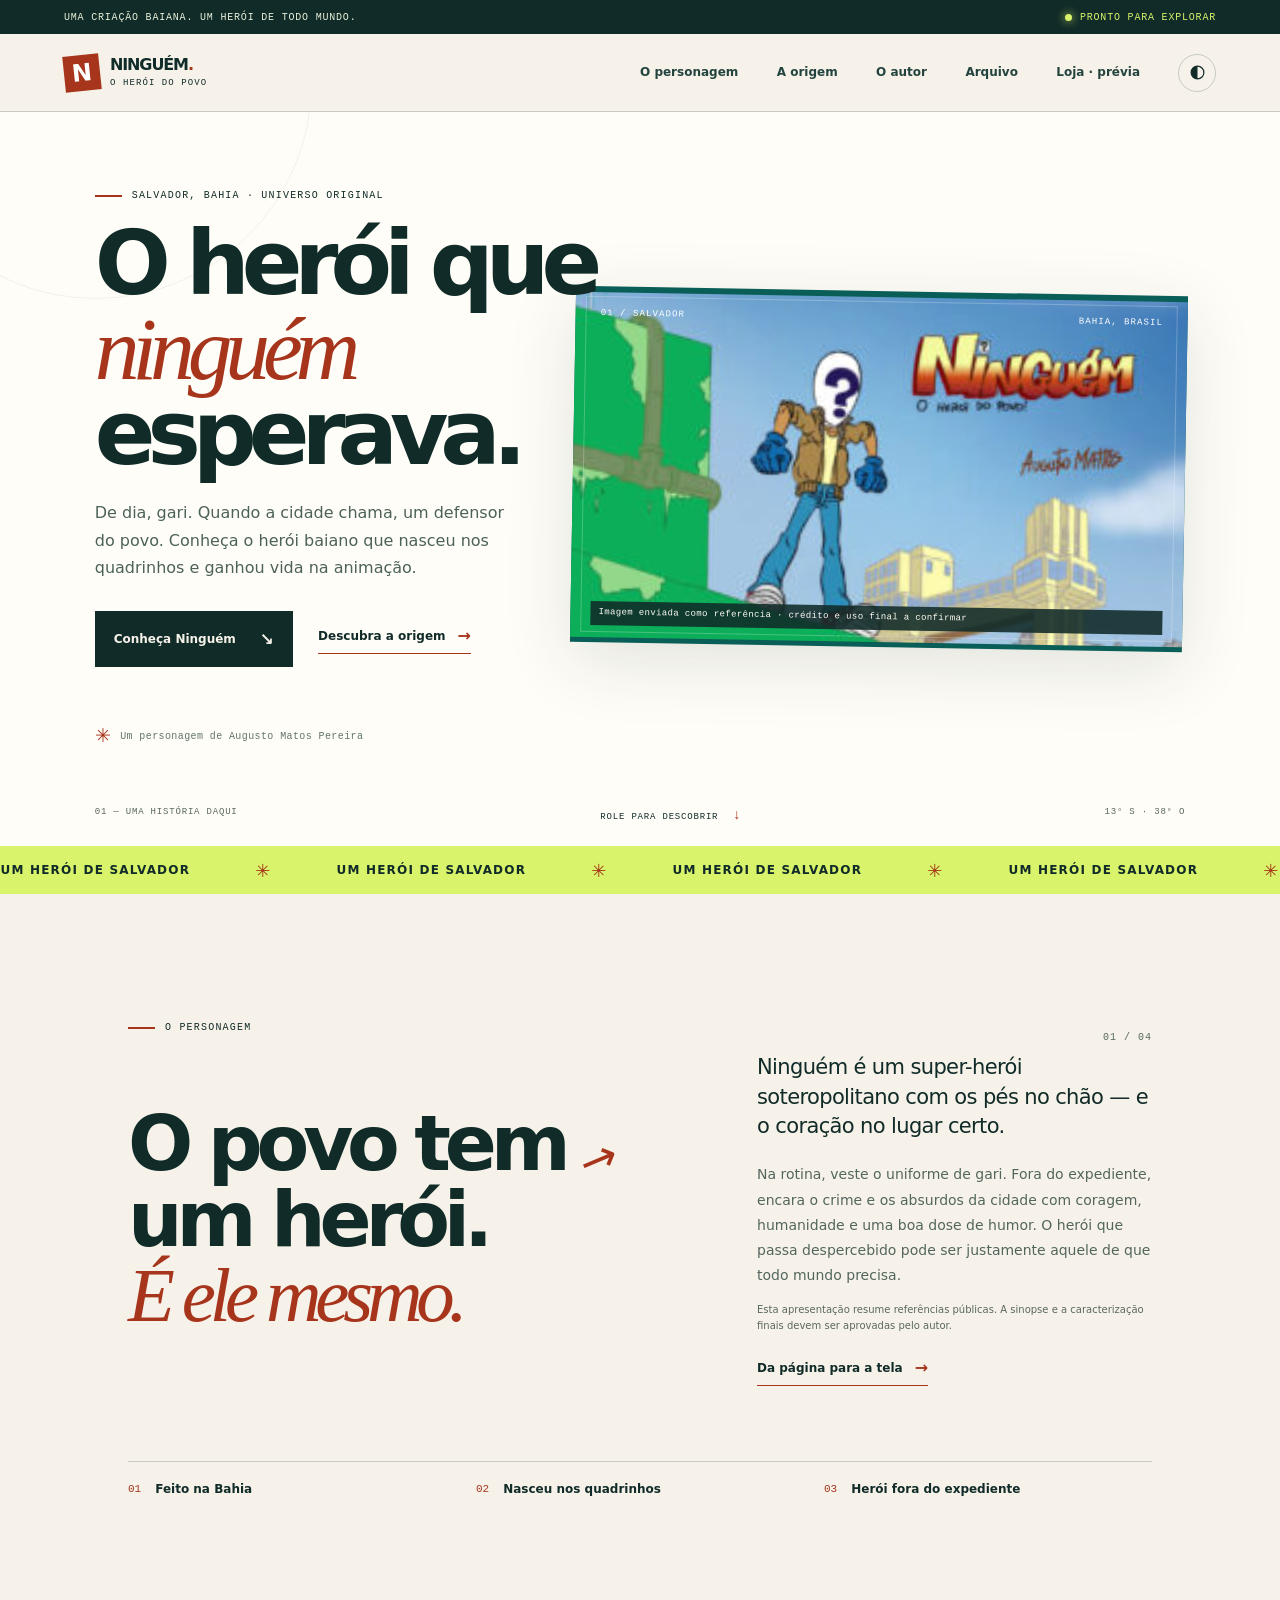
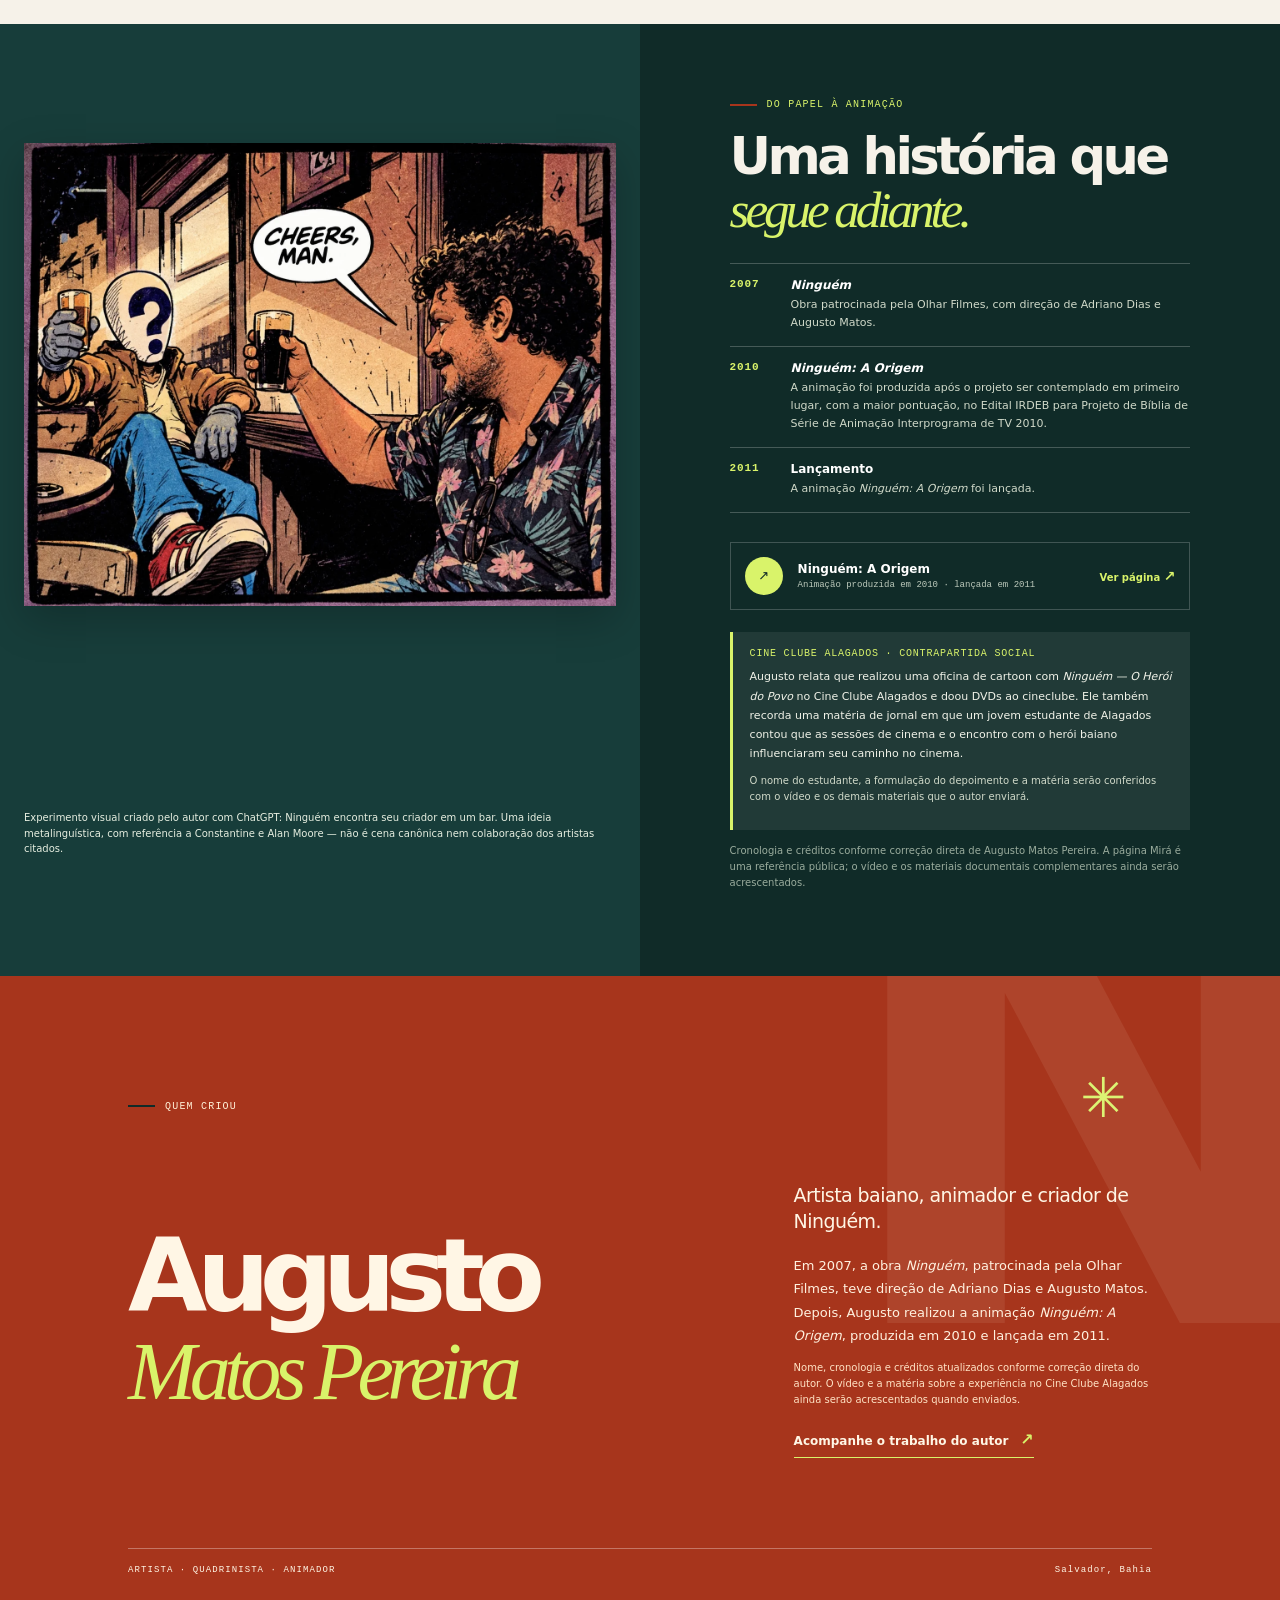
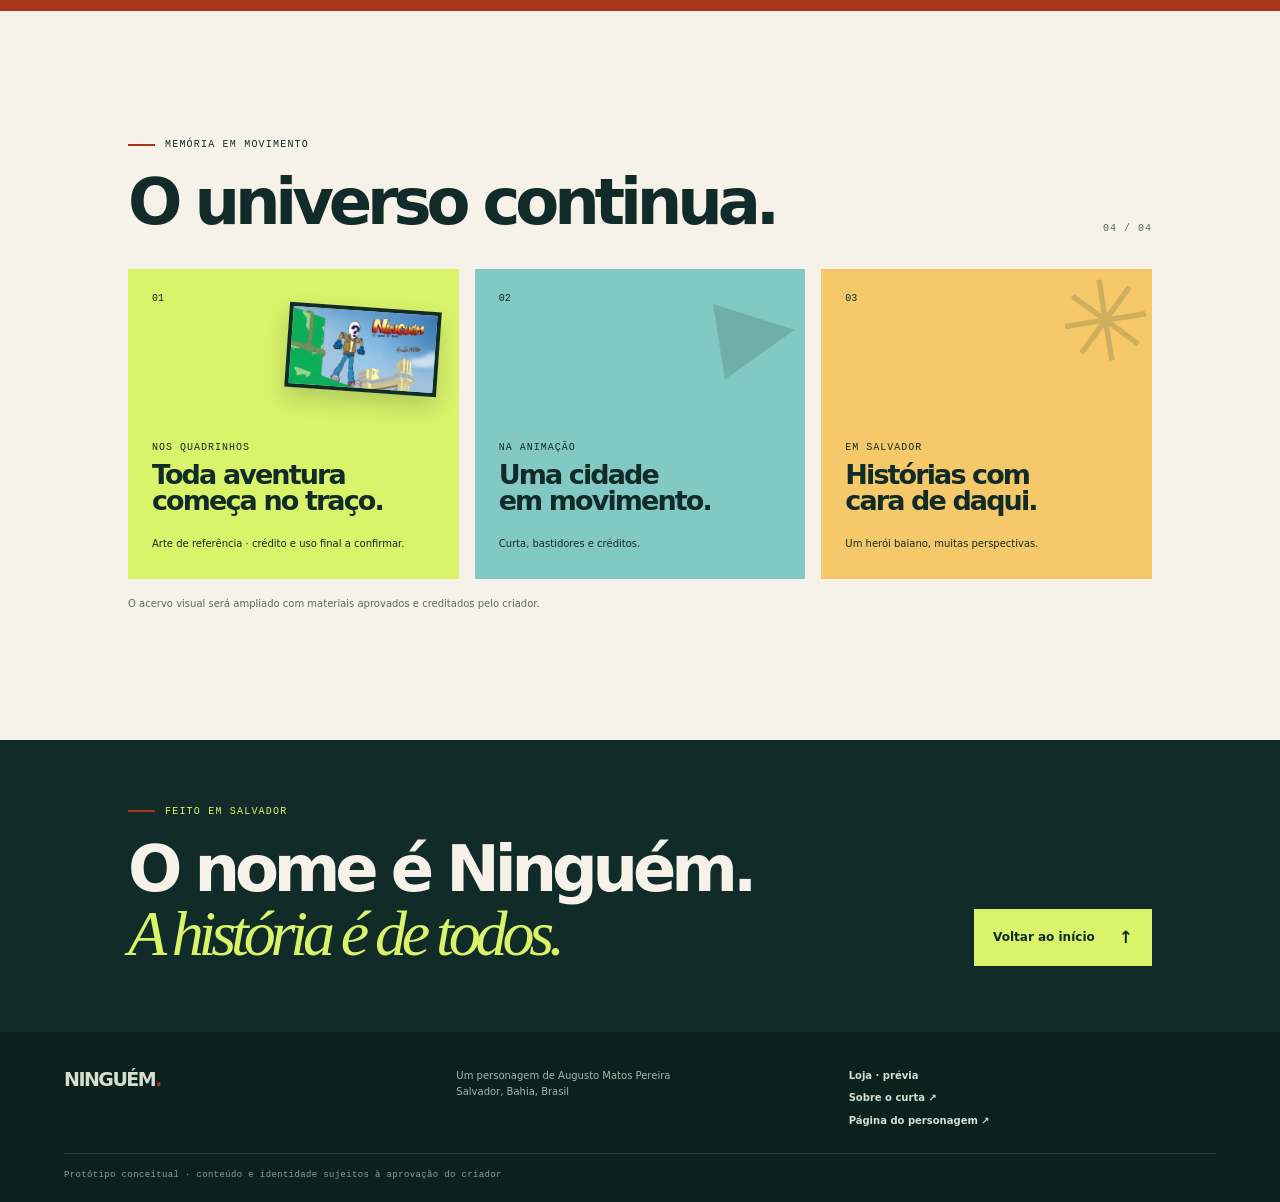
==== commit 434988c1: "docs: correct Ninguem history and Alagados account" ====
--- a/index.html
+++ b/index.html
@@ -79,12 +79,23 @@
 
     <section class="origin-section" id="origem" aria-labelledby="origin-title">
       <div class="origin-art"><img src="assets/quadro-referencia.webp" alt="Conceito visual criado pelo autor com ChatGPT: Ninguém, de máscara, conversa com seu criador em um bar"><p class="origin-art-caption">Experimento visual criado pelo autor com ChatGPT: Ninguém encontra seu criador em um bar. Uma ideia metalinguística, com referência a Constantine e Alan Moore — não é cena canônica nem colaboração dos artistas citados.</p></div>
-      <div class="origin-copy"><p class="eyebrow"><span class="eyebrow-line"></span> Do papel à animação</p><h2 id="origin-title">A cidade é o cenário.<br><em>O povo, o motivo.</em></h2><p>Ninguém nasceu como personagem de quadrinhos pelas mãos do desenhista e animador baiano Augusto Matos Pereira. A história chegou à tela em <strong><em>Ninguém: O Herói do Povo — A Origem</em></strong>, curta de animação realizado em Salvador em 2010.</p><p>Uma aventura com identidade própria, enraizada na vida cotidiana da cidade e feita para ser compartilhada.</p><div class="film-card"><span class="film-icon" aria-hidden="true">↗</span><div><strong>Ninguém: A Origem</strong><span>Curta de animação · Salvador, 2010</span></div><a href="https://miraeba.com.br/2023/02/01/ninguem-o-heroi-do-povo-a-origem/" target="_blank" rel="noopener noreferrer" aria-label="Abrir a página pública sobre Ninguém: A Origem no site Mirá; requer conexão">Ver página <span aria-hidden="true">↗</span></a></div><p class="small-note">A página externa requer conexão. Confirmar disponibilidade do vídeo, direitos de exibição e créditos antes do lançamento oficial.</p></div>
+      <div class="origin-copy">
+        <p class="eyebrow"><span class="eyebrow-line"></span> Do papel à animação</p>
+        <h2 id="origin-title">Uma história que<br><em>segue adiante.</em></h2>
+        <ol class="origin-timeline" aria-label="Cronologia de Ninguém">
+          <li><span class="timeline-year">2007</span><div><strong><em>Ninguém</em></strong><p>Obra patrocinada pela Olhar Filmes, com direção de Adriano Dias e Augusto Matos.</p></div></li>
+          <li><span class="timeline-year">2010</span><div><strong><em>Ninguém: A Origem</em></strong><p>A animação foi produzida após o projeto ser contemplado em primeiro lugar, com a maior pontuação, no Edital IRDEB para Projeto de Bíblia de Série de Animação Interprograma de TV 2010.</p></div></li>
+          <li><span class="timeline-year">2011</span><div><strong>Lançamento</strong><p>A animação <em>Ninguém: A Origem</em> foi lançada.</p></div></li>
+        </ol>
+        <div class="film-card"><span class="film-icon" aria-hidden="true">↗</span><div><strong>Ninguém: A Origem</strong><span>Animação produzida em 2010 · lançada em 2011</span></div><a href="https://miraeba.com.br/2023/02/01/ninguem-o-heroi-do-povo-a-origem/" target="_blank" rel="noopener noreferrer" aria-label="Abrir a página pública sobre Ninguém: A Origem no site Mirá; requer conexão">Ver página <span aria-hidden="true">↗</span></a></div>
+        <aside class="community-memory"><p class="memory-kicker">Cine Clube Alagados · contrapartida social</p><p>Augusto relata que realizou uma oficina de cartoon com <em>Ninguém — O Herói do Povo</em> no Cine Clube Alagados e doou DVDs ao cineclube. Ele também recorda uma matéria de jornal em que um jovem estudante de Alagados contou que as sessões de cinema e o encontro com o herói baiano influenciaram seu caminho no cinema.</p><p class="small-note">O nome do estudante, a formulação do depoimento e a matéria serão conferidos com o vídeo e os demais materiais que o autor enviará.</p></aside>
+        <p class="small-note">Cronologia e créditos conforme correção direta de Augusto Matos Pereira. A página Mirá é uma referência pública; o vídeo e os materiais documentais complementares ainda serão acrescentados.</p>
+      </div>
     </section>
 
     <section class="author-section" id="autor" aria-labelledby="author-title">
       <div class="author-label"><p class="eyebrow"><span class="eyebrow-line"></span> Quem criou</p><span class="author-asterisk" aria-hidden="true">✳</span></div>
-      <div class="author-content"><h2 id="author-title">Augusto<br><em>Matos Pereira</em></h2><div class="author-bio"><p class="intro-copy">Artista baiano, animador e criador de Ninguém.</p><p>Entre o desenho, os quadrinhos e a animação, Augusto construiu um herói que fala de Salvador a partir de dentro — com humor, imaginação e olhar para as pessoas comuns.</p><p class="small-note">Texto biográfico provisório para o protótipo; revisar e aprovar com o autor antes da publicação oficial. Fontes públicas consultadas também grafam “Augusto Mattos”.</p><a class="text-link" href="https://www.instagram.com/augustomattos_animator/" target="_blank" rel="noopener noreferrer">Acompanhe o trabalho do autor <span aria-hidden="true">↗</span></a></div></div>
+      <div class="author-content"><h2 id="author-title">Augusto<br><em>Matos Pereira</em></h2><div class="author-bio"><p class="intro-copy">Artista baiano, animador e criador de Ninguém.</p><p>Em 2007, a obra <em>Ninguém</em>, patrocinada pela Olhar Filmes, teve direção de Adriano Dias e Augusto Matos. Depois, Augusto realizou a animação <em>Ninguém: A Origem</em>, produzida em 2010 e lançada em 2011.</p><p class="small-note">Nome, cronologia e créditos atualizados conforme correção direta do autor. O vídeo e a matéria sobre a experiência no Cine Clube Alagados ainda serão acrescentados quando enviados.</p><a class="text-link" href="https://www.instagram.com/augustomattos_animator/" target="_blank" rel="noopener noreferrer">Acompanhe o trabalho do autor <span aria-hidden="true">↗</span></a></div></div>
       <div class="author-bottom"><span>ARTISTA · QUADRINISTA · ANIMADOR</span><span>Salvador, Bahia</span></div>
     </section>
 
--- a/styles.css
+++ b/styles.css
@@ -30,3 +30,15 @@
 
 .art-disclaimer{left:20px;right:20px;bottom:17px;padding:6px 8px;background:rgba(16,43,40,.88);color:#fffdf7;font-size:9px;line-height:1.3}
 @media(max-width:680px){.art-disclaimer{left:18px;right:18px;bottom:16px;font-size:8px}}
+
+/* Cronologia e memória comunitária informadas pelo autor. */
+.origin-timeline{list-style:none;margin:4px 0 20px;padding:0;border-top:1px solid rgba(255,255,255,.22)}
+.origin-timeline li{display:grid;grid-template-columns:49px 1fr;gap:12px;padding:14px 0;border-bottom:1px solid rgba(255,255,255,.22)}
+.timeline-year{color:var(--lime);font:700 11px var(--font-mono);letter-spacing:.08em}
+.origin-timeline li strong{display:block;margin:0 0 4px;font:600 12px var(--font-display)}
+.origin-timeline li p{margin:0;color:#d0d9c9;font-size:11px;line-height:1.65}
+.community-memory{margin-top:22px;padding:16px 17px;border-left:3px solid var(--lime);background:rgba(255,255,255,.07)}
+.community-memory .memory-kicker{margin:0 0 8px;color:var(--lime);font:10px var(--font-mono);letter-spacing:.08em;text-transform:uppercase}
+.community-memory>p:not(.memory-kicker){margin:0 0 9px;color:#f0f2e8;font-size:11px;line-height:1.75}
+.community-memory .small-note{margin:0;color:#d0d9c9!important}
+@media(max-width:680px){.origin-timeline li{grid-template-columns:43px 1fr;gap:9px}.community-memory{padding:13px}}
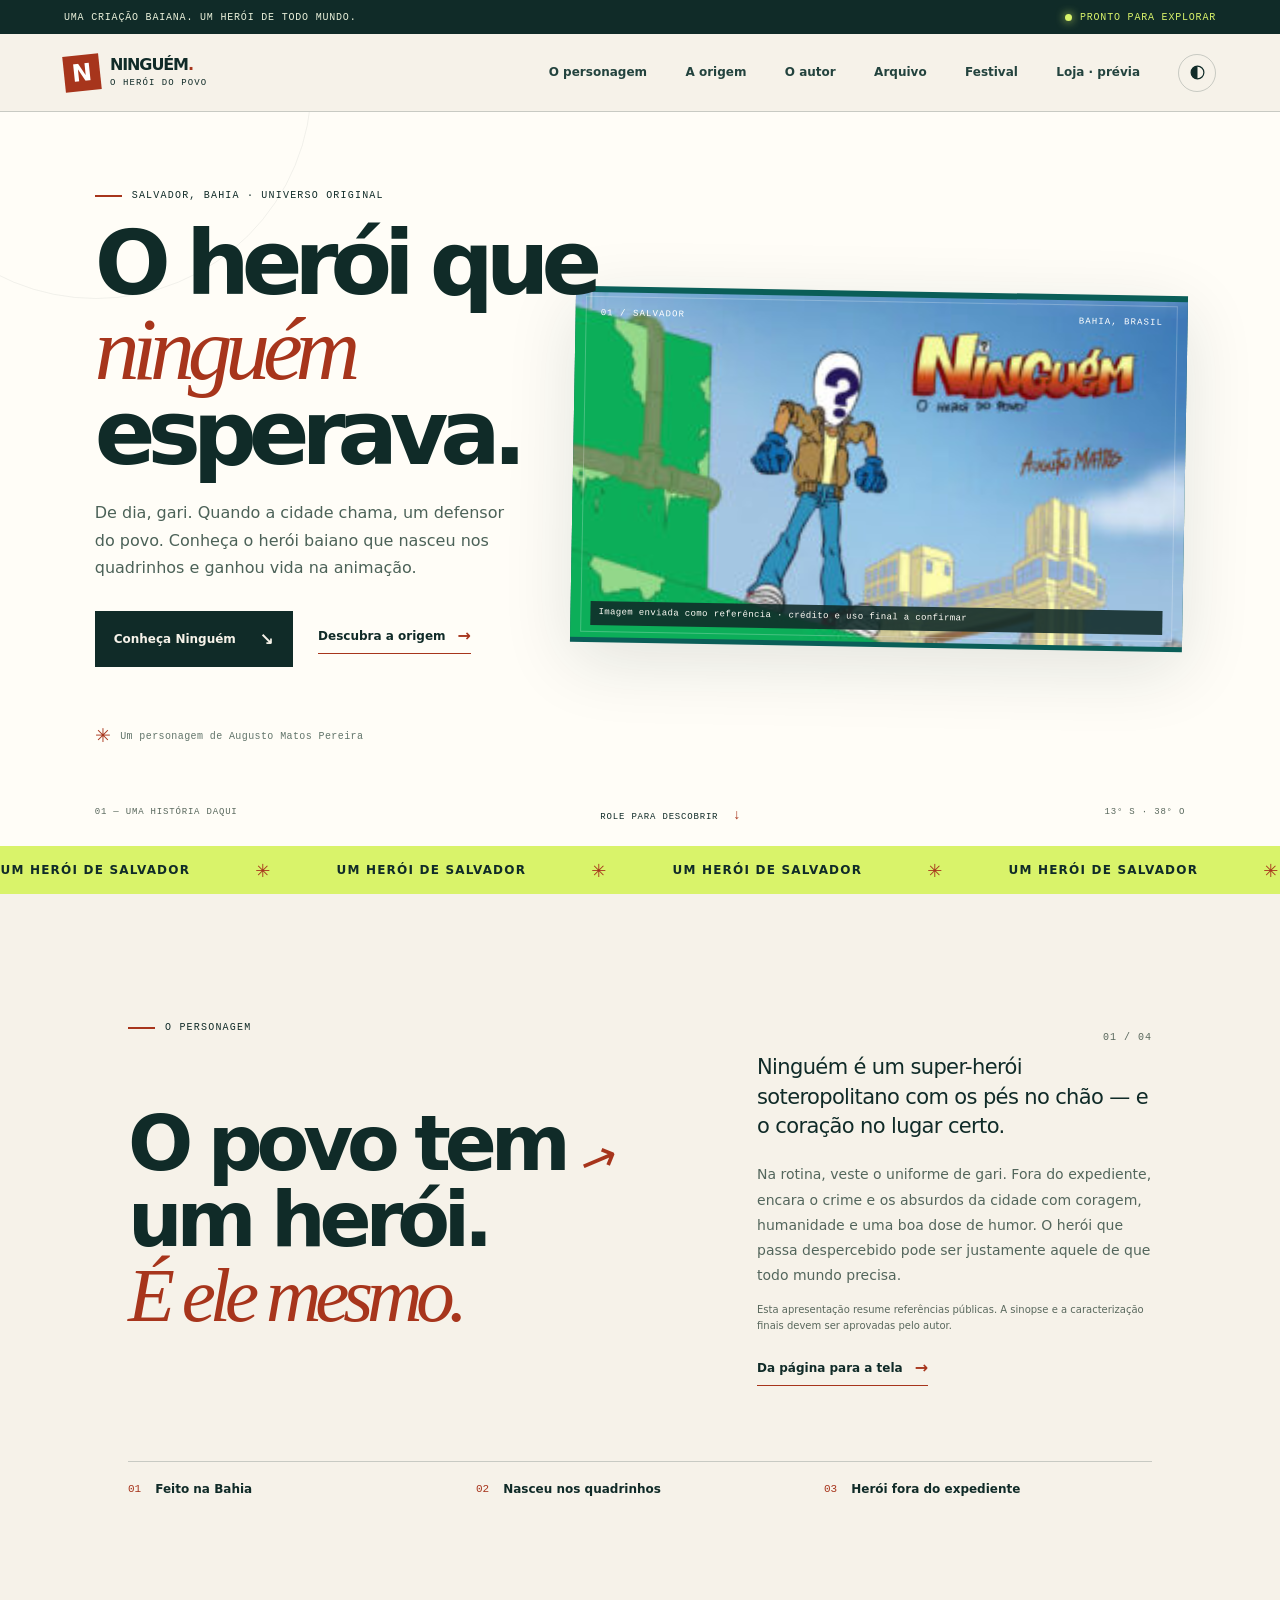
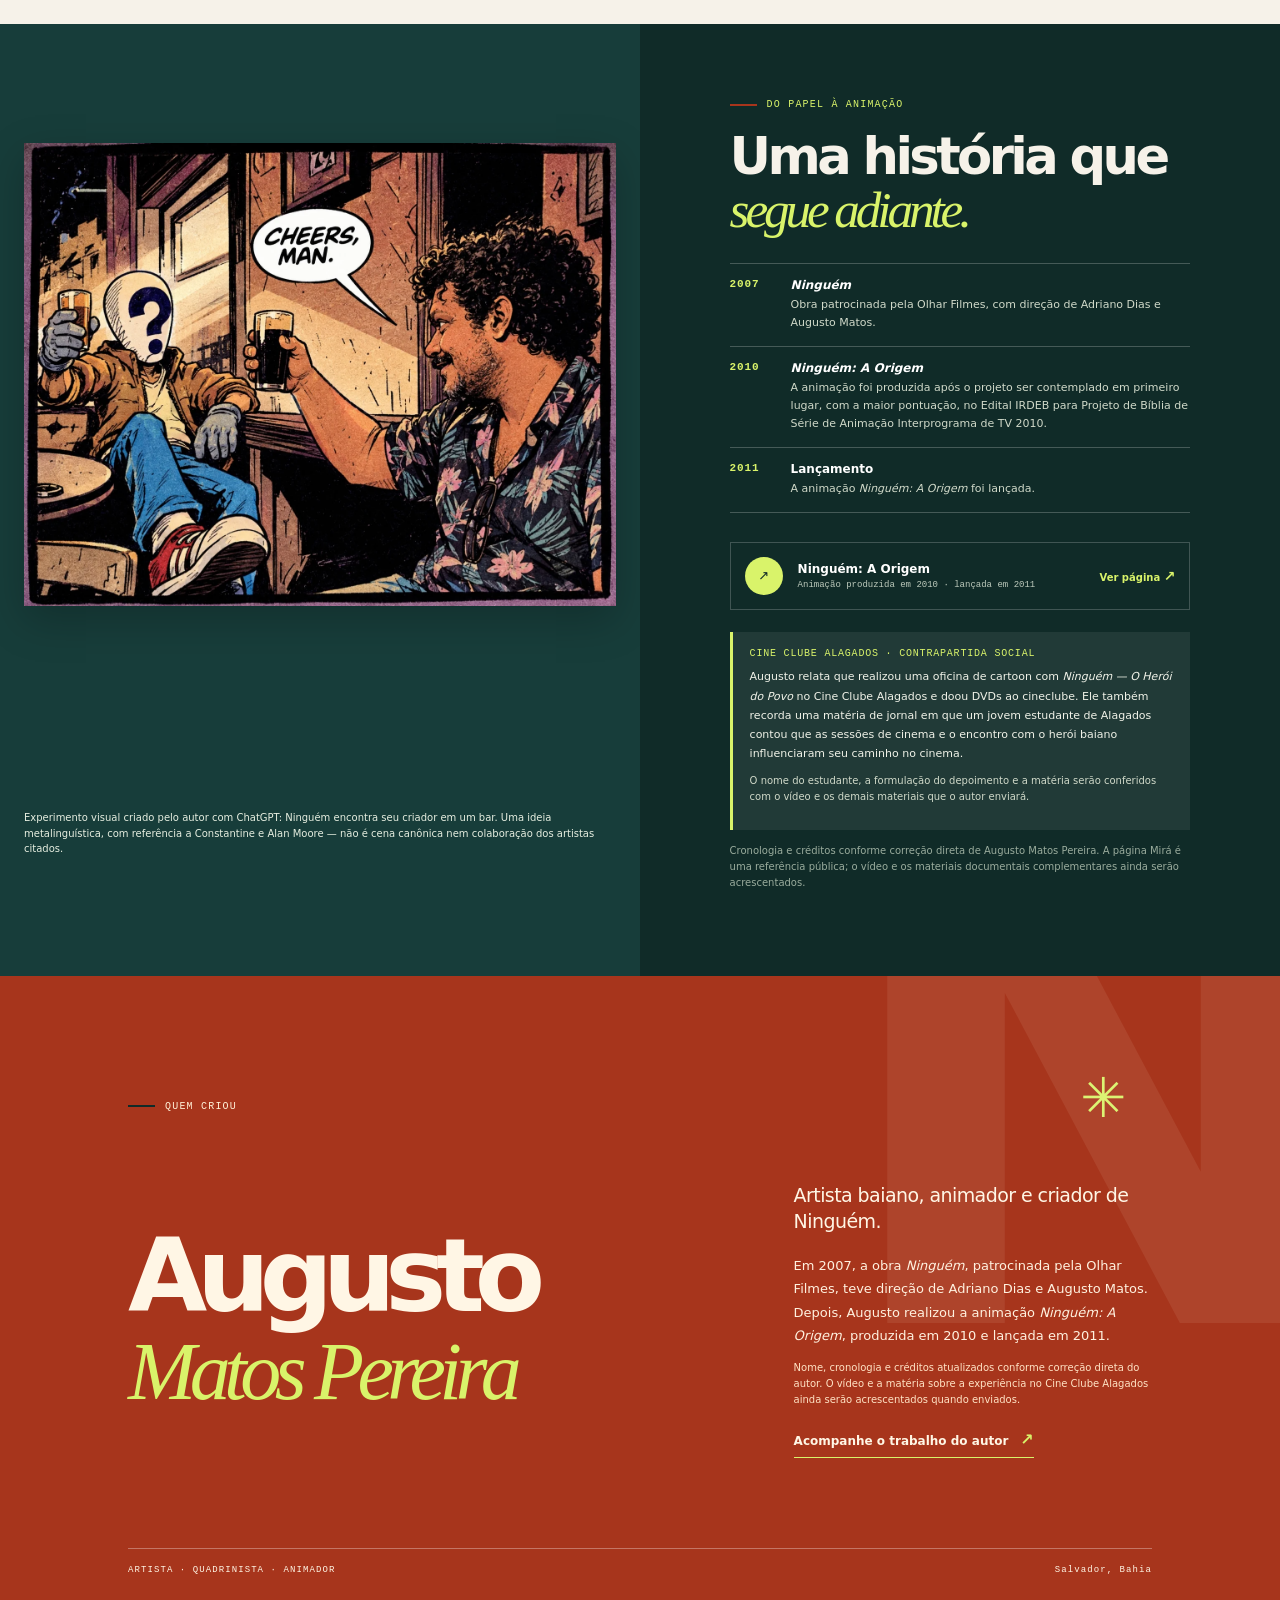
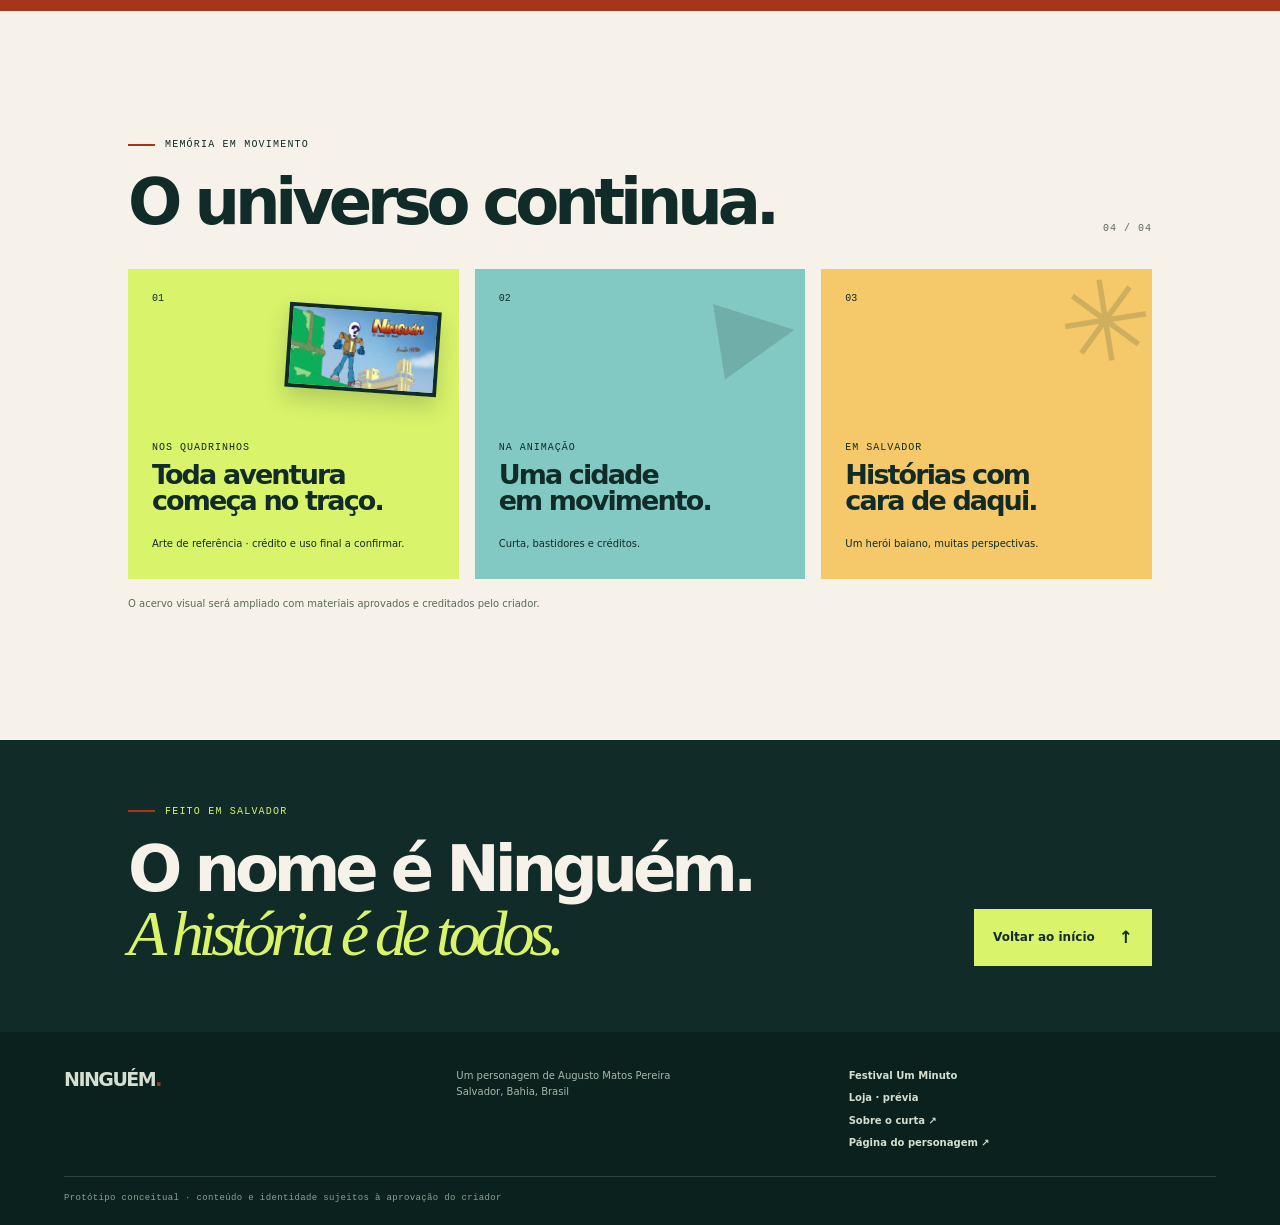
==== commit 082995d2: "feat: add Festival Um Minuto concept page" ====
--- a/index.html
+++ b/index.html
@@ -33,6 +33,7 @@
       <a href="#origem">A origem</a>
       <a href="#autor">O autor</a>
       <a href="#arquivo">Arquivo</a>
+      <a href="festivalumminuto.html">Festival</a>
       <a href="loja.html">Loja · prévia</a>
     </nav>
     <div class="header-actions">
@@ -112,7 +113,7 @@
     <section class="closing-band"><div><p class="eyebrow"><span class="eyebrow-line"></span> Feito em Salvador</p><h2>O nome é Ninguém.<br><em>A história é de todos.</em></h2></div><a class="button button-light" href="#inicio">Voltar ao início <span aria-hidden="true">↑</span></a></section>
   </main>
 
-  <footer class="site-footer"><a class="footer-brand" href="#inicio">NINGUÉM<span>.</span></a><p>Um personagem de Augusto Matos Pereira<br>Salvador, Bahia, Brasil</p><div class="footer-links"><a href="loja.html">Loja · prévia</a><a href="https://miraeba.com.br/2023/02/01/ninguem-o-heroi-do-povo-a-origem/" target="_blank" rel="noopener noreferrer">Sobre o curta <span aria-hidden="true">↗</span></a><a href="https://www.facebook.com/ninguemheroibaiano/" target="_blank" rel="noopener noreferrer">Página do personagem <span aria-hidden="true">↗</span></a></div><small>Protótipo conceitual · conteúdo e identidade sujeitos à aprovação do criador</small></footer>
+  <footer class="site-footer"><a class="footer-brand" href="#inicio">NINGUÉM<span>.</span></a><p>Um personagem de Augusto Matos Pereira<br>Salvador, Bahia, Brasil</p><div class="footer-links"><a href="festivalumminuto.html">Festival Um Minuto</a><a href="loja.html">Loja · prévia</a><a href="https://miraeba.com.br/2023/02/01/ninguem-o-heroi-do-povo-a-origem/" target="_blank" rel="noopener noreferrer">Sobre o curta <span aria-hidden="true">↗</span></a><a href="https://www.facebook.com/ninguemheroibaiano/" target="_blank" rel="noopener noreferrer">Página do personagem <span aria-hidden="true">↗</span></a></div><small>Protótipo conceitual · conteúdo e identidade sujeitos à aprovação do criador</small></footer>
   <noscript><p class="noscript-note">A navegação e o conteúdo principal estão disponíveis. Para instalar e usar o site offline, habilite JavaScript no navegador.</p></noscript>
 </body>
 </html>
